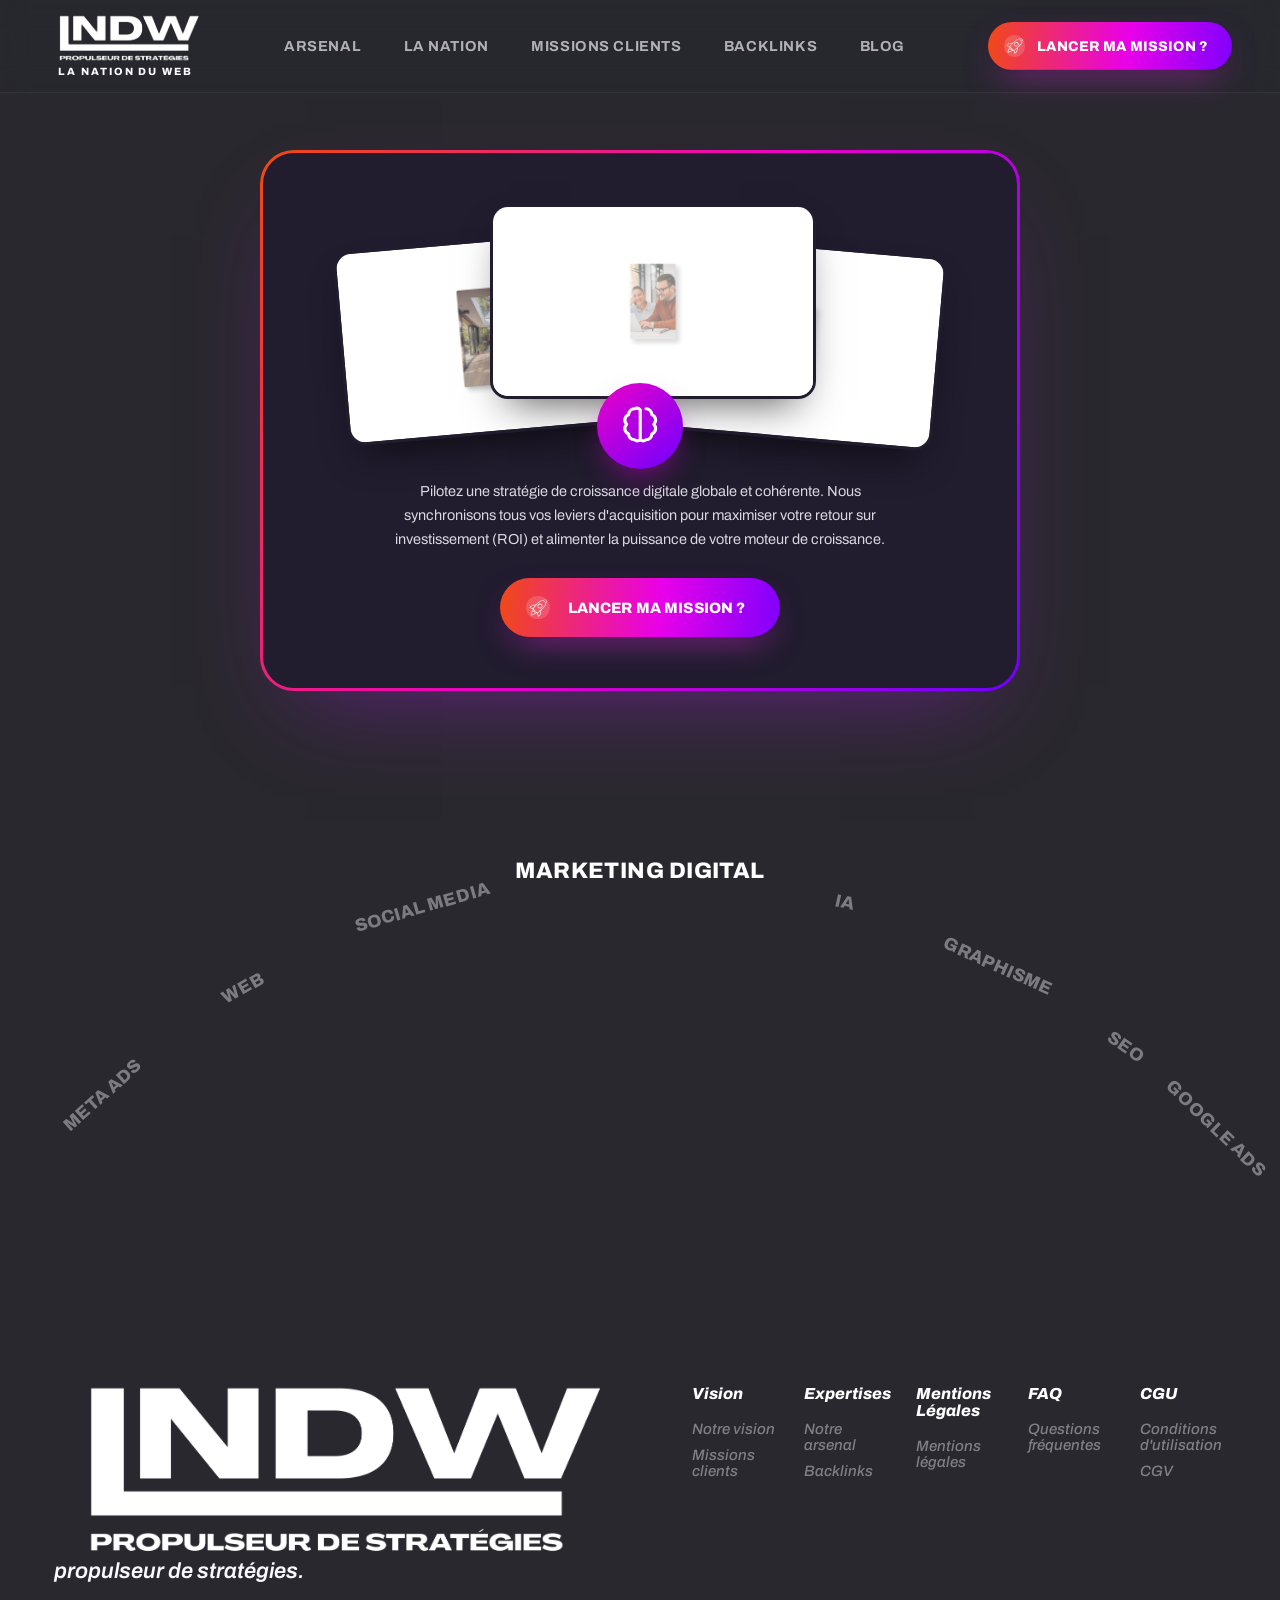
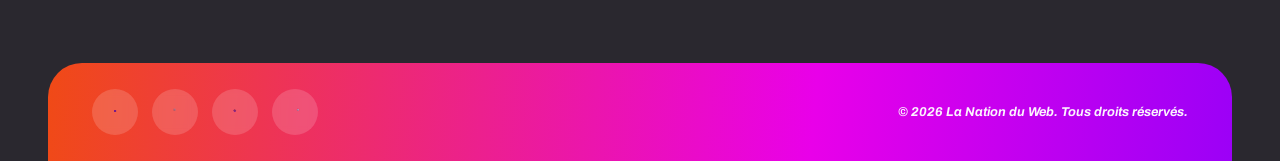
==== arsenal.html @ b0805a3e "first commit Co-Authored-By: Claude Opus 4.8 (1M context) <noreply@anthropic.com>" ====
<!DOCTYPE html>
<html lang="fr">
<head>
<meta charset="UTF-8">
<meta name="viewport" content="width=device-width, initial-scale=1">
<title>Notre Arsenal | La Nation du Web</title>
<meta name="description" content="L'arsenal de services digitaux de La Nation du Web : SEO, Google Ads, IA, web, social media, graphisme.">
<link rel="stylesheet" href="css/base.css">
<link rel="stylesheet" href="css/sections.css">
<link rel="stylesheet" href="css/pages.css">
</head>
<body class="subpage">

<!-- ============================ HEADER ============================ -->
<header class="site-header" data-screen-label="Header">
  <div class="wrap header-inner">
    <a class="brand" href="La Nation du Web.html#top" aria-label="La Nation du Web">
      <img src="assets/logos/lndw-logo-white.svg" alt="LNDW — La Nation du Web">
      <span class="brand-base">LA NATION DU WEB</span>
    </a>
    <nav class="main-nav">
      <a href="arsenal.html">ARSENAL</a>
      <a href="la-nation.html">LA NATION</a>
      <a href="missions-clients.html">MISSIONS CLIENTS</a>
      <a href="backlinks.html">BACKLINKS</a>
      <a href="blog.html">BLOG</a>
    </nav>
    <div class="header-cta">
      <a class="btn-mission" href="contact.html">
        <span class="rk"><img src="assets/icons/icon-rocket-line.svg" alt=""></span>
        <span>Lancer ma mission ?</span>
      </a>
    </div>
    <button class="nav-toggle" aria-label="Menu"><span></span></button>
  </div>
</header>

<main>
<section class="ars-hero">
  <div class="wrap">
    <div class="ars-card">
      <div class="ars-card-inner">
        <div class="ars-photos">
          <img src="assets/photos/missions/mission-interior-01.jpg" alt="">
          <img src="assets/photos/missions/mission-business-01.jpg" alt="">
          <img src="assets/photos/missions/mission-interior-02.jpg" alt="">
          <span class="ars-brain" aria-hidden="true">
            <svg viewBox="0 0 24 24" stroke-linecap="round" stroke-linejoin="round"><path d="M9 3a3 3 0 0 0-3 3 3 3 0 0 0-1 5 3 3 0 0 0 1 5 3 3 0 0 0 3 3 2.5 2.5 0 0 0 3 0V3.5A2.5 2.5 0 0 0 9 3z"/><path d="M15 3a3 3 0 0 1 3 3 3 3 0 0 1 1 5 3 3 0 0 1-1 5 3 3 0 0 1-3 3 2.5 2.5 0 0 1-3 0"/></svg>
          </span>
        </div>
        <p id="arsText">Pilotez une stratégie de croissance digitale globale et cohérente. Nous synchronisons tous vos leviers d'acquisition pour maximiser votre retour sur investissement (ROI) et alimenter la puissance de votre moteur de croissance.</p>
        <a class="btn-mission" href="contact.html"><span class="rk"><img src="assets/icons/icon-rocket-line.svg" alt=""></span><span>Lancer ma mission ?</span></a>
      </div>
    </div>
  </div>

  <div class="ars-moon-stage">
    <div class="ars-moon" id="arsMoon"><img src="assets/textures/planet-omniscience.png" alt=""></div>
    <div class="ars-services" id="arsServices">
      <span class="ars-service" style="left:8%;top:64%;--a:-42deg"  data-i="0">META ADS</span>
      <span class="ars-service" style="left:19%;top:44%;--a:-30deg" data-i="1">WEB</span>
      <span class="ars-service" style="left:33%;top:29%;--a:-16deg" data-i="2">SOCIAL MEDIA</span>
      <span class="ars-service active" style="left:50%;top:22%;--a:0deg" data-i="3">MARKETING DIGITAL</span>
      <span class="ars-service" style="left:66%;top:28%;--a:13deg"  data-i="4">IA</span>
      <span class="ars-service" style="left:78%;top:40%;--a:24deg"  data-i="5">GRAPHISME</span>
      <span class="ars-service" style="left:88%;top:55%;--a:35deg"  data-i="6">SEO</span>
      <span class="ars-service" style="left:95%;top:70%;--a:44deg"  data-i="7">GOOGLE ADS</span>
    </div>
  </div>
</section>
</main>

<!-- ============================ FOOTER ============================ -->
<footer class="footer" data-screen-label="Footer">
  <div class="wrap">
    <div class="footer-top">
      <div class="footer-brand">
        <div class="footer-logo"><img src="assets/logos/lndw-logo-white.svg" alt="LNDW"></div>
        <p class="footer-base">propulseur de stratégies.</p>
      </div>
      <div class="footer-cols">
        <div class="footer-col"><h4>Vision</h4><a href="La Nation du Web.html#vision">Notre vision</a><a href="La Nation du Web.html#missions">Missions clients</a></div>
        <div class="footer-col"><h4>Expertises</h4><a href="arsenal.html">Notre arsenal</a><a href="backlinks.html">Backlinks</a></div>
        <div class="footer-col"><h4>Mentions Légales</h4><a href="mentions-legales.html">Mentions légales</a></div>
        <div class="footer-col"><h4>FAQ</h4><a href="la-nation.html#faq">Questions fréquentes</a></div>
        <div class="footer-col"><h4>CGU</h4><a href="cgu.html">Conditions d'utilisation</a><a href="cgv.html">CGV</a></div>
      </div>
    </div>
  </div>
  <div class="wrap">
    <div class="footer-bar">
      <div class="footer-socials">
        <a class="soc" href="#" aria-label="LinkedIn"><img src="assets/icons/socials/icon-linkedin.svg" alt="LinkedIn"></a>
        <a class="soc" href="#" aria-label="TikTok"><img src="assets/icons/socials/icon-tiktok.svg" alt="TikTok"></a>
        <a class="soc" href="#" aria-label="Instagram"><img src="assets/icons/socials/icon-instagram.svg" alt="Instagram"></a>
        <a class="soc" href="#" aria-label="Facebook"><img src="assets/icons/socials/icon-facebook.svg" alt="Facebook"></a>
      </div>
      <div class="footer-copy">© 2026 La Nation du Web. Tous droits réservés.</div>
    </div>
  </div>
</footer>

<script>
  (function(){
    var header=document.querySelector('.site-header');
    addEventListener('scroll',function(){header.style.background=scrollY>40?'rgba(31,30,36,.9)':'rgba(40,39,46,.72)';},{passive:true});
    var t=document.querySelector('.nav-toggle');
    if(t)t.addEventListener('click',function(){document.body.classList.toggle('nav-open');});

    // ----- Arsenal : cadran de services -----
    var SERVICES=[
      {n:'META ADS', t:"Touchez vos audiences là où elles passent leur temps. Nos campagnes Meta Ads (Facebook & Instagram) combinent ciblage chirurgical, créas qui stoppent le scroll et optimisation continue du coût d'acquisition."},
      {n:'WEB', t:"Sites vitrines, e-commerce, landing pages : nous concevons des plateformes rapides, responsive et pensées pour la conversion, avec une base SEO technique solide dès la livraison."},
      {n:'SOCIAL MEDIA', t:"Une présence sociale qui fédère. Ligne éditoriale, calendrier de contenus, formats natifs et community management pour transformer votre audience en communauté engagée."},
      {n:'MARKETING DIGITAL', t:"Pilotez une stratégie de croissance digitale globale et cohérente. Nous synchronisons tous vos leviers d'acquisition pour maximiser votre retour sur investissement (ROI) et alimenter la puissance de votre moteur de croissance."},
      {n:'IA', t:"Agents IA sur mesure, chatbots et workflows automatisés : nous intégrons l'intelligence artificielle au cœur de vos process pour gagner du temps et démultiplier votre capacité d'exécution."},
      {n:'GRAPHISME', t:"Identité visuelle, charte graphique et déclinaisons : un univers de marque cohérent et mémorable, du logo sur mesure jusqu'aux supports print et digitaux."},
      {n:'SEO', t:"Audit technique, optimisation on-page, contenus et netlinking : nous bâtissons votre autorité pour vous installer durablement en tête des résultats de recherche."},
      {n:'GOOGLE ADS', t:"Campagnes Search et Performance Max pilotées par la donnée. Ciblage, suivi des conversions et arbitrage budgétaire pour un coût par acquisition maîtrisé."}
    ];
    var svc=document.getElementById('arsServices');
    var txt=document.getElementById('arsText');
    var moon=document.getElementById('arsMoon');
    var rot=0;
    if(svc)svc.addEventListener('click',function(e){
      var el=e.target.closest('.ars-service'); if(!el)return;
      svc.querySelectorAll('.ars-service').forEach(function(x){x.classList.remove('active');});
      el.classList.add('active');
      var i=+el.dataset.i; txt.textContent=SERVICES[i].t;
      rot+=22; if(moon)moon.style.transform='translateX(-50%) rotate('+rot+'deg)';
    });
  })();
</script>
</body>
</html>
---- css/base.css ----
/* ============================================================
   La Nation du Web — base tokens, reset, shared, header, hero,
   cta, credibility, vision, footer
   ============================================================ */
@import url('https://fonts.googleapis.com/css2?family=Archivo:ital,wght@0,400;0,500;0,600;0,700;0,800;1,400;1,600&family=Archivo+Expanded:wght@600;700;800;900&display=swap');

:root{
  --ink:#2A282F;
  --ink-2:#1f1e24;
  --ink-3:#34333b;
  --ink-chip:#2f2e36;
  --purple:#6547E8;
  --purple-deep:#5a3fd0;
  --purple-soft:#b9a9f2;
  --cream:#faf8ff;
  --muted:rgba(250,248,255,.66);
  --muted-2:rgba(250,248,255,.42);
  --grad:linear-gradient(95deg,#F04A16 0%,#E900E9 36%,#6C00FF 68%,#4055F6 100%);
  --grad-text:linear-gradient(95deg,#F04A16 2%,#E900E9 34%,#6C00FF 66%,#4055F6 98%);
  --font-display:"Archivo Expanded","Archivo",system-ui,sans-serif;
  --font-body:"Archivo",system-ui,sans-serif;
  --maxw:1280px;
  --ease:cubic-bezier(.22,.61,.36,1);
  --ease-soft:cubic-bezier(.4,.14,.3,1);
}

*{box-sizing:border-box;margin:0;padding:0}
html{scroll-behavior:smooth}
body{
  font-family:var(--font-body);
  background:var(--ink);
  color:var(--cream);
  -webkit-font-smoothing:antialiased;
  text-rendering:optimizeLegibility;
  overflow-x:clip;
}
img{display:block;max-width:100%}
a{color:inherit;text-decoration:none}
button{font:inherit;color:inherit;cursor:pointer;border:none;background:none}

.wrap{max-width:var(--maxw);margin:0 auto;padding:0 48px;width:100%}
section{position:relative}

.display{font-family:var(--font-display);font-weight:900;line-height:.92;letter-spacing:-.01em;text-transform:uppercase}
.gradient-text{
  background:var(--grad-text);
  -webkit-background-clip:text;background-clip:text;
  -webkit-text-fill-color:transparent;color:transparent;
}

/* ---- signature CTA button ---- */
.btn-mission{
  --rk-x:0px;
  position:relative;display:inline-flex;align-items:center;gap:18px;
  padding:18px 34px 18px 26px;border-radius:999px;
  font-family:var(--font-display);font-weight:800;text-transform:uppercase;
  font-size:clamp(15px,1.15vw,19px);letter-spacing:.01em;color:#fff;
  background:var(--grad);background-size:160% 100%;background-position:0% 50%;
  box-shadow:0 14px 34px -12px rgba(195,43,201,.65),0 4px 10px -4px rgba(0,0,0,.4);
  transition:transform .4s var(--ease),background-position .6s var(--ease),box-shadow .4s var(--ease);
  white-space:nowrap;
}
.btn-mission .rk{
  width:1.55em;height:1.55em;flex:0 0 auto;display:grid;place-items:center;
  background:rgba(255,255,255,.16);border-radius:50%;
  transition:transform .45s var(--ease);
}
.btn-mission .rk img{width:78%;height:78%;filter:brightness(0) invert(1)}
.btn-mission:hover{transform:scale(1.045);background-position:100% 50%;
  box-shadow:0 20px 44px -12px rgba(195,43,201,.8),0 6px 14px -4px rgba(0,0,0,.45)}
.btn-mission:hover .rk{transform:translateX(5px) rotate(-8deg)}
.btn-mission:active{transform:scale(1.01)}

/* ============================ HEADER ============================ */
.site-header{
  position:fixed;inset:0 0 auto 0;z-index:80;
  background:rgba(40,39,46,.72);backdrop-filter:blur(14px);
  border-bottom:1px solid rgba(250,248,255,.06);
  opacity:0;transform:translateY(-12px);
  animation:hdr-in .8s var(--ease) .1s forwards;
}
@keyframes hdr-in{to{opacity:1;transform:none}}
.header-inner{display:flex;align-items:center;gap:32px;height:92px}
.brand{flex:0 0 auto;display:flex;flex-direction:column;align-items:flex-start;gap:5px}
.brand img{height:46px;width:auto}
.brand-base{font-family:var(--font-display);font-weight:800;text-transform:uppercase;
  font-size:10.5px;letter-spacing:.18em;color:var(--cream);
  align-self:stretch;text-align:center;padding-left:.18em}
.main-nav{flex:1;display:flex;justify-content:center;gap:clamp(20px,3vw,52px)}
.main-nav a{
  font-family:var(--font-display);font-weight:700;font-size:14.5px;
  letter-spacing:.04em;color:var(--muted);position:relative;padding:6px 2px;
  transition:color .3s var(--ease);
}
.main-nav a::after{
  content:"";position:absolute;left:0;right:100%;bottom:-2px;height:2px;
  background:var(--grad);border-radius:2px;transition:right .35s var(--ease);
}
.main-nav a:hover{color:var(--cream)}
.main-nav a:hover::after{right:0}
.header-cta{flex:0 0 auto}
.header-cta .btn-mission{padding:13px 24px 13px 16px;font-size:14px;gap:12px}
.nav-toggle{display:none}

/* ============================ HERO ============================ */
.hero{padding:150px 0 90px;overflow:hidden}
.hero-grid{display:grid;grid-template-columns:1.02fr 1fr;align-items:center;gap:30px}
.hero-copy{position:relative;z-index:3}
.hero-eyebrow{
  font-family:var(--font-display);font-weight:700;text-transform:none;
  font-size:clamp(22px,2vw,30px);color:var(--purple-soft);
  letter-spacing:.01em;margin-bottom:.1em;
}
.hero-title{font-size:clamp(58px,8.6vw,140px);color:var(--cream);
  text-shadow:0 18px 50px rgba(0,0,0,.45)}
.hero-sub{
  font-family:var(--font-display);font-weight:700;text-transform:none;
  font-size:clamp(20px,1.9vw,30px);color:var(--purple-soft);margin:.45em 0 0;
}
.hero-cta-wrap{margin-top:42px;position:relative;display:inline-block}
.hero-path{
  position:absolute;left:6%;top:88%;width:min(330px,40vw);pointer-events:none;
  opacity:.0;z-index:1;
}

.hero-visual{position:relative;min-height:540px}
.hero-device{
  position:absolute;top:50%;left:50%;width:118%;max-width:none;
  transform:translate(-46%,-50%);z-index:2;
  filter:drop-shadow(0 40px 60px rgba(0,0,0,.5));
  animation:floaty 7s var(--ease-soft) infinite;
}
.sticker{position:absolute;pointer-events:none;z-index:1;will-change:transform}
.hero-globe{width:clamp(150px,17vw,230px);top:10%;left:6%;z-index:1;
  animation:floaty 8s var(--ease-soft) infinite;filter:drop-shadow(0 16px 30px rgba(170,40,200,.5))}
.hero-star{width:clamp(56px,5vw,82px);bottom:8%;left:14%;z-index:3;
  animation:floatrot 9s var(--ease-soft) infinite}
.hero-aster{width:clamp(90px,10vw,150px);top:40%;right:-2%;z-index:1;
  animation:floatrot 11s linear infinite}

/* ============================ shared section heads ============================ */
.sec-pad{padding:120px 0}

/* ============================ CREDIBILITY ============================ */
.credibility{background:var(--purple);color:#fff;padding:130px 0;overflow:hidden;isolation:isolate}
.cred-stage{position:relative;min-height:620px;display:grid;place-items:center}
.cred-title{
  text-align:center;font-size:clamp(40px,5.4vw,86px);line-height:.96;
  color:#fff;text-shadow:0 16px 40px rgba(40,20,90,.45);z-index:4;position:relative;
}
.cred-logos{position:absolute;inset:0;z-index:1}
.cred-logo{position:absolute;opacity:0;filter:brightness(0) invert(1);
  transition:opacity .6s var(--ease),transform .5s var(--ease);
  animation:floaty 9s var(--ease-soft) infinite}
.cred-logo.shown{opacity:.4}
.cred-logo img{width:100%;height:auto}
.cred-logo:hover{opacity:.92 !important;transform:scale(1.08)}
.cred-rocket{width:clamp(90px,9vw,140px);top:2%;left:54%;z-index:3;
  animation:floaty 7s var(--ease-soft) infinite}
.cred-path{position:absolute;inset:0;width:100%;height:100%;object-fit:contain;
  z-index:2;opacity:.0;pointer-events:none;mix-blend-mode:screen}

/* ============================ VISION ============================ */
.vision{padding:130px 0 150px;overflow:hidden}
.vision-title{font-size:clamp(48px,8.6vw,132px);color:var(--cream);
  text-shadow:0 16px 40px rgba(0,0,0,.4);margin-bottom:.18em;letter-spacing:-.01em;white-space:nowrap}
.vision-grid{display:grid;grid-template-columns:1.05fr .95fr;gap:40px;align-items:start}
.vision-text{max-width:660px;font-size:clamp(16px,1.25vw,21px);line-height:1.62;
  color:rgba(250,248,255,.9);display:grid;gap:1.05em}
.vision-text b,.vision-text strong{font-weight:700;color:#fff}
.vision-visual{position:relative;min-height:480px}
.vision-globe{width:clamp(180px,22vw,300px);top:4%;right:2%;
  animation:floaty 8s var(--ease-soft) infinite,spin-slow 90s linear infinite;
  filter:drop-shadow(0 20px 40px rgba(120,70,230,.45))}
.vision-rocket{width:clamp(80px,8vw,120px);bottom:14%;left:30%;
  animation:floatrot 8s var(--ease-soft) infinite}
.vision-path{position:absolute;right:-6%;top:-4%;width:70%;opacity:0;pointer-events:none}

/* ============================ FOOTER ============================ */
.footer{padding:96px 0 0;overflow:hidden}
.footer-top{display:grid;grid-template-columns:1.1fr 1fr;gap:50px;align-items:start;
  padding-bottom:70px}
.footer-logo img{width:min(560px,46vw);max-width:100%}
.footer-base{font-family:var(--font-display);font-style:italic;font-weight:600;
  text-transform:none;font-size:clamp(18px,1.7vw,26px);color:var(--cream);
  margin-top:6px;margin-left:6px}
.footer-cols{display:grid;grid-template-columns:repeat(5,1fr);gap:20px}
.footer-col h4{font-family:var(--font-display);font-weight:800;font-style:italic;
  font-size:16px;margin-bottom:14px;color:#fff}
.footer-col a{display:block;color:var(--muted-2);font-style:italic;font-weight:500;
  font-size:15px;padding:5px 0;transition:color .3s var(--ease),transform .3s var(--ease)}
.footer-col a:hover{color:var(--cream);transform:translateX(4px)}
.footer-bar{
  position:relative;margin-top:10px;background:var(--grad);background-size:180% 100%;
  border-radius:34px 34px 0 0;padding:26px 44px;display:flex;align-items:center;
  justify-content:space-between;gap:20px;animation:bar-drift 14s var(--ease-soft) infinite;
}
.footer-socials{display:flex;gap:14px;align-items:center}
.soc{
  width:46px;height:46px;border-radius:50%;display:grid;place-items:center;
  background:rgba(255,255,255,.16);backdrop-filter:blur(4px);
  transition:transform .35s var(--ease),background .35s var(--ease);
}
.soc img,.soc svg{width:54%;height:54%}
.soc:hover{transform:translateY(-5px) scale(1.08);background:rgba(255,255,255,.3)}
.footer-copy{font-family:var(--font-display);font-style:italic;font-weight:700;
  text-transform:none;font-size:clamp(12px,1vw,15px);color:#fff;text-align:right;opacity:.95}

/* ============================ keyframes ============================ */
@keyframes floaty{0%,100%{transform:translateY(0)}50%{transform:translateY(-16px)}}
@keyframes floatrot{0%,100%{transform:translateY(0) rotate(-4deg)}50%{transform:translateY(-14px) rotate(5deg)}}
@keyframes spin-slow{to{transform:rotate(360deg)}}
@keyframes bar-drift{0%,100%{background-position:0% 50%}50%{background-position:100% 50%}}

/* hero device float keeps its centering transform */
@keyframes floaty-dev{0%,100%{transform:translate(-46%,-50%)}50%{transform:translate(-46%,-58%)}}
.hero-device{animation:floaty-dev 7s var(--ease-soft) infinite}

/* ---- reveal utility (IntersectionObserver) ---- */
.reveal{opacity:0;transform:translateY(40px);
  transition:opacity .9s var(--ease),transform .9s var(--ease)}
.reveal.in{opacity:1;transform:none}
.reveal-pop{opacity:0;transform:scale(.8);
  transition:opacity .7s var(--ease),transform .7s cubic-bezier(.2,1.3,.4,1)}
.reveal-pop.in{opacity:1;transform:none}

/* path draw reveal via clip wipe */
.path-draw{clip-path:inset(0 100% 0 0);transition:clip-path 2.4s var(--ease),opacity .6s var(--ease)}
.path-draw.in{clip-path:inset(0 0 0 0);opacity:.9 !important}

@media (prefers-reduced-motion:reduce){
  *{animation:none !important}
  html{scroll-behavior:auto}
  .reveal,.reveal-pop{opacity:1;transform:none;transition:none}
  .path-draw{clip-path:none;opacity:.85 !important}
}
---- css/sections.css ----
/* ============================================================
   La Nation du Web — piliers, arsenal, missions, avis + responsive
   ============================================================ */

/* ============================ NOS PILIERS ============================ */
.pillars{padding:90px 0 130px;overflow:hidden}
.pillars-title{font-size:clamp(48px,9vw,150px);color:var(--cream);text-align:center;
  letter-spacing:.02em;text-shadow:0 16px 40px rgba(0,0,0,.4)}
.pillars-stage{position:relative;margin-top:30px;height:clamp(360px,46vw,560px)}
.planet{
  position:absolute;top:50%;left:50%;cursor:pointer;
  transition:transform 1s var(--ease),filter 1s var(--ease),opacity 1s var(--ease);
  will-change:transform;
}
.planet img{width:100%;height:auto;animation:spin-slow 120s linear infinite}
.planet.center{z-index:5}
.planet.center img{filter:drop-shadow(0 30px 70px rgba(110,60,230,.55))}
.planet.left,.planet.right{z-index:3;filter:brightness(.62) saturate(.8)}
.planet.left:hover,.planet.right:hover{filter:brightness(.85)}
.pillar-arc{position:absolute;top:50%;left:50%;width:clamp(360px,42vw,520px);
  transform:translate(-50%,-50%);z-index:6;pointer-events:none;overflow:visible}
.pillar-arc text{fill:#fff;font-family:var(--font-display);font-weight:900;
  font-size:30px;letter-spacing:.02em;text-transform:uppercase;
  filter:drop-shadow(0 4px 10px rgba(0,0,0,.5))}
.pillar-body{max-width:680px;margin:8px auto 0;text-align:center;min-height:120px}
.pillar-body p{font-size:clamp(15px,1.2vw,19px);line-height:1.62;color:rgba(250,248,255,.82);
  transition:opacity .5s var(--ease),transform .5s var(--ease)}
.pillar-body.swap p{opacity:0;transform:translateY(10px)}
.pillars-dots{display:flex;gap:12px;justify-content:center;margin-top:30px}
.pillars-dots button{width:13px;height:13px;border-radius:50%;background:var(--ink-3);
  transition:background .3s,width .3s,transform .3s}
.pillars-dots button.active{width:34px;border-radius:999px;background:var(--purple)}

/* ============================ NOTRE ARSENAL ============================ */
.arsenal{padding:60px 0 120px;overflow:visible}
.arsenal-wrap{position:relative}
.arsenal-rocket{width:clamp(80px,8vw,118px);position:absolute;top:-46px;left:6%;z-index:6;
  animation:floaty 7s var(--ease-soft) infinite}
.arsenal-card{
  position:relative;border-radius:42px;background:var(--grad);background-size:140% 140%;
  padding:clamp(40px,6vw,90px) clamp(36px,5vw,80px) clamp(120px,13vw,170px);
  overflow:hidden;box-shadow:0 40px 90px -30px rgba(195,43,201,.5);
  min-height:clamp(420px,46vw,620px);
}
.arsenal-card h2{font-size:clamp(60px,13vw,210px);color:#fff;line-height:.86;
  text-shadow:0 20px 50px rgba(120,10,90,.35)}
.arsenal-tags{position:absolute;left:0;right:0;bottom:clamp(26px,4vw,54px);
  display:flex;flex-wrap:wrap;justify-content:center;align-items:flex-end;
  gap:14px 16px;padding:0 clamp(24px,5vw,70px)}
.tag{
  --rot:0deg;
  font-family:var(--font-display);font-weight:800;text-transform:uppercase;
  font-size:clamp(15px,1.6vw,26px);letter-spacing:.01em;
  background:var(--ink-2);color:#fff;border:2.5px solid #fff;border-radius:999px;
  padding:.5em 1.05em;white-space:nowrap;
  box-shadow:0 10px 22px -10px rgba(0,0,0,.6);
  transform:translateY(-140%) rotate(var(--rot));opacity:0;
  transition:transform .35s var(--ease),box-shadow .35s var(--ease),background .3s,color .3s;
  will-change:transform;
}
.tag.drop{animation:tag-drop .85s cubic-bezier(.34,1.4,.5,1) forwards}
@keyframes tag-drop{0%{transform:translateY(-160%) rotate(var(--rot));opacity:0}
  60%{opacity:1}80%{transform:translateY(8%) rotate(var(--rot))}100%{transform:translateY(0) rotate(var(--rot));opacity:1}}
.tag.feature{background:#fff;color:var(--ink)}
.tag:hover{transform:translateY(-12px) rotate(0deg) scale(1.08) !important;z-index:9;
  box-shadow:0 22px 40px -12px rgba(0,0,0,.55)}

/* ============================ MISSIONS ============================ */
.missions{padding:40px 0 130px;overflow:hidden}
.missions-title{font-size:clamp(46px,8vw,128px);color:var(--cream);text-align:center;
  margin-bottom:46px;text-shadow:0 16px 40px rgba(0,0,0,.4)}
.missions-splide{visibility:hidden}
.missions-splide.is-initialized{visibility:visible}
.m-card{
  position:relative;aspect-ratio:404/620;border-radius:26px;overflow:hidden;
  background:#15141a;box-shadow:0 24px 50px -20px rgba(0,0,0,.7);
  transform:scale(.74);filter:brightness(.5) saturate(.85);
  transition:transform .6s var(--ease),filter .6s var(--ease),box-shadow .6s var(--ease);
}
.m-card img{width:100%;height:100%;object-fit:cover;transition:transform .9s var(--ease)}
.m-card .m-aster{position:absolute;top:18px;left:18px;width:54px;height:auto;z-index:3;
  opacity:0;transition:opacity .5s var(--ease)}
.m-meta{position:absolute;left:0;right:0;bottom:0;padding:22px 22px 24px;z-index:2;
  background:linear-gradient(to top,rgba(10,8,16,.92) 12%,rgba(10,8,16,.45) 60%,transparent);}
.m-meta h3{font-family:var(--font-display);font-weight:800;font-size:clamp(17px,1.5vw,23px);
  color:#fff;text-transform:uppercase;letter-spacing:.01em}
.m-tags{margin-top:6px;font-size:13.5px;color:var(--purple-soft);font-weight:600}
.m-tags span{margin-right:2px}
.splide__slide.is-active .m-card{
  transform:scale(1);filter:none;
  box-shadow:0 0 0 1px rgba(160,110,255,.4),0 30px 70px -20px rgba(120,50,220,.75),
             0 0 90px -10px rgba(140,70,240,.6);
}
.splide__slide.is-active .m-card .m-aster{opacity:1}
.splide__slide.is-active .m-card:hover img{transform:scale(1.06)}
.splide__slide.is-active .m-card:hover{
  box-shadow:0 0 0 1px rgba(160,110,255,.5),0 30px 80px -16px rgba(120,50,220,.9),
             0 0 120px -6px rgba(150,80,250,.75);}
.splide__slide:not(.is-active) .m-card{cursor:pointer}
.splide__track{overflow:visible}
.missions-splide{overflow:hidden}

/* ============================ AVIS ============================ */
.avis{padding:90px 0 40px;overflow:hidden}
.avis-grid{position:relative;display:grid;grid-template-columns:1fr 1fr;gap:30px;
  min-height:760px}
.avis-star{position:absolute;top:-10px;left:-6px;width:clamp(120px,13vw,190px);height:auto;z-index:5}
.avis-headline{position:absolute;top:30px;right:2%;text-align:right;z-index:4}
.avis-headline h2{font-size:clamp(90px,15vw,230px);color:var(--cream);
  transform:rotate(-9deg);transform-origin:right center;line-height:.8;
  text-shadow:0 18px 50px rgba(0,0,0,.45)}
.avis-headline .desvrais{display:block;font-family:var(--font-body);font-weight:500;
  text-transform:none;font-size:clamp(16px,1.4vw,22px);color:#fff;margin-top:8px;
  transform:rotate(0);letter-spacing:0}
.avis-copy{align-self:center;max-width:520px;font-size:clamp(15px,1.25vw,20px);
  line-height:1.62;color:rgba(250,248,255,.9);z-index:3;position:relative;padding-top:120px}
.avis-rocket{position:absolute;top:8%;left:19%;width:clamp(64px,6vw,92px);z-index:4;
  animation:floatrot 8s var(--ease-soft) infinite}
.avis-path{position:absolute;left:8%;top:14%;width:34%;opacity:0;pointer-events:none;z-index:1}

/* orbit system */
.orbits{position:relative;z-index:2;align-self:center;justify-self:center;
  width:min(560px,46vw);aspect-ratio:1;margin-top:60px}
.orbit-svg{position:absolute;inset:0;width:100%;height:100%;overflow:visible}
.orbit-ring{fill:none;stroke-width:2;stroke-dasharray:4 9;stroke-linecap:round;
  opacity:0;transition:opacity 1.3s var(--ease);}
.orbit-ring.draw{opacity:.5;animation:orbit-spin 60s linear infinite}
@keyframes orbit-spin{to{stroke-dashoffset:-260}}
.avatar-node{position:absolute;border-radius:50%;overflow:hidden;cursor:pointer;
  border:3px solid rgba(255,255,255,.85);background:var(--ink-3);
  box-shadow:0 8px 22px rgba(0,0,0,.5);opacity:0;
  transform:translate(-50%,-50%) scale(var(--s,.4));
  transition:transform .45s var(--ease),box-shadow .35s var(--ease),
             border-color .35s var(--ease),opacity .5s var(--ease);
  will-change:transform;
}
.avatar-node.shown{opacity:1;--s:1}
.avatar-node img{width:100%;height:100%;object-fit:cover}
.avatar-node:hover{--s:1.12}
.avatar-node.active{border-color:#c66bff;--s:1.16;z-index:6;
  box-shadow:0 0 0 4px rgba(170,90,255,.35),0 12px 30px rgba(120,40,220,.6)}

/* review card (floating modal) */
.review-card{
  position:absolute;z-index:8;width:min(330px,40vw);
  background:linear-gradient(160deg,#fff,#f1edff);color:#1d1b24;border-radius:22px;
  padding:26px 26px 24px;box-shadow:0 30px 70px -20px rgba(0,0,0,.6);
  top:34%;left:46%;
  transition:opacity .45s var(--ease),transform .45s var(--ease);
}
.review-card.hide{opacity:0;transform:translateY(14px) scale(.96);pointer-events:none}
.review-card h4{font-family:var(--font-display);font-weight:800;font-size:21px;
  text-transform:uppercase;letter-spacing:.01em}
.review-card .role{color:#9a6df0;font-weight:600;font-size:14px;margin:2px 0 12px}
.review-card p{font-size:14px;line-height:1.5;color:#3a3744}
.review-stars{margin-top:14px;color:#7b4ff0;font-size:19px;letter-spacing:3px}

/* final CTA */
.avis-final{position:relative;margin:30px auto 0;max-width:920px;text-align:center;padding-top:30px}
.final-rocket{width:clamp(120px,13vw,180px);margin:0 auto 26px;
  animation:floaty 6s var(--ease-soft) infinite}
.final-card{
  background:linear-gradient(160deg,#fff,#efeaff);color:#1d1b24;border-radius:30px;
  padding:38px clamp(30px,5vw,64px);font-size:clamp(18px,1.7vw,27px);line-height:1.4;
  font-weight:500;box-shadow:0 30px 70px -24px rgba(0,0,0,.5);
}
.final-card b{font-weight:800}
.final-cta{margin-top:34px}
.final-cta .btn-mission{font-size:clamp(18px,1.9vw,26px);padding:20px 40px 20px 28px}

/* ============================ RESPONSIVE ============================ */
@media (max-width:1080px){
  .wrap{padding:0 32px}
  .main-nav{display:none}
  .nav-toggle{display:grid;place-items:center;width:46px;height:46px;border-radius:12px;
    background:rgba(255,255,255,.08);flex:0 0 auto}
  .nav-toggle span{width:20px;height:2px;background:#fff;box-shadow:0 6px #fff,0 -6px #fff}
  .header-inner{justify-content:space-between;gap:16px}
  body.nav-open .main-nav{
    display:flex;flex-direction:column;gap:6px;position:absolute;top:100%;left:0;right:0;
    background:rgba(31,30,36,.97);backdrop-filter:blur(14px);padding:20px 32px 28px;
    border-bottom:1px solid rgba(250,248,255,.08);
  }
  body.nav-open .main-nav a{font-size:18px;padding:10px 0}
  .hero-grid,.vision-grid{grid-template-columns:1fr}
  .hero-visual{min-height:380px;order:-1}
  .vision-visual{min-height:300px}
  .avis-grid{grid-template-columns:1fr;min-height:auto;gap:60px}
  .avis-headline{position:relative;top:auto;right:auto;text-align:center;margin-bottom:10px}
  .avis-headline h2{transform:rotate(-5deg);transform-origin:center}
  .avis-copy{padding-top:0;max-width:none;margin:0 auto;text-align:center}
  .avis-star{position:relative;margin:0 auto 10px;top:auto;left:auto}
  .avis-rocket,.avis-path{display:none}
  .orbits{width:min(440px,82vw);margin:0 auto}
  .review-card{position:relative;top:auto;left:auto;width:100%;max-width:360px;margin:24px auto 0}
  .footer-top{grid-template-columns:1fr;gap:34px}
  .footer-logo img{width:min(420px,80vw)}
}
@media (max-width:760px){
  .wrap{padding:0 22px}
  .sec-pad,.credibility,.vision,.pillars,.missions,.avis{padding-left:0;padding-right:0}
  .header-inner{height:74px}
  .brand img{height:36px}
  .brand-base{font-size:8.5px;letter-spacing:.14em}
  .header-cta .btn-mission span{display:none}
  .header-cta .btn-mission{padding:12px;gap:0}
  .hero{padding:120px 0 60px}
  .footer-cols{grid-template-columns:repeat(2,1fr)}
  .footer-bar{flex-direction:column;align-items:flex-start;border-radius:24px 24px 0 0}
  .footer-copy{text-align:left}
  .cred-logo{transform:scale(.7)}
  .vision-title{white-space:normal}
  .arsenal-card{border-radius:28px}
  .pillars-stage{height:auto;min-height:340px}
}
---- css/pages.css ----
/* ============================================================
   La Nation du Web — styles partagés des sous-pages
   (contact, backlinks, arsenal, la-nation, blog, article, ...)
   S'appuie sur les tokens, header/footer et .btn-mission de base.css
   ============================================================ */
:root{
  --violet-bright:#7000ff;
  --violet-deep:#5a00d6;
  --lav:#e9defb;       /* lavande clair des cards formulaire */
  --lav-2:#f3ecff;
  --magenta:#ec00c8;
}
.subpage{background:var(--ink);min-height:100vh}

/* ---- hero générique ---- */
.page-hero{padding:160px 0 60px;position:relative;overflow:hidden}
.page-eyebrow{font-family:var(--font-display);font-weight:700;text-transform:uppercase;
  letter-spacing:.16em;font-size:13px;color:var(--purple-soft);margin-bottom:14px}
.page-title{font-family:var(--font-display);font-weight:900;text-transform:uppercase;
  line-height:.9;letter-spacing:-.01em;color:var(--cream);
  font-size:clamp(54px,11vw,170px);text-shadow:0 20px 60px rgba(0,0,0,.45)}
.page-lead{font-size:clamp(15px,1.3vw,19px);line-height:1.65;color:var(--muted);max-width:560px}
.hl-violet{color:var(--purple-soft)}

/* secondary pill button (CONNEXION / INSCRIPTION, VOIR LA MISSION...) */
.btn-pill{display:inline-flex;align-items:center;gap:12px;padding:15px 30px;border-radius:999px;
  font-family:var(--font-display);font-weight:800;text-transform:uppercase;font-size:14px;letter-spacing:.02em;
  color:#fff;background:var(--grad);background-size:160% 100%;background-position:0 50%;
  box-shadow:0 14px 34px -12px rgba(195,43,201,.55);transition:transform .35s var(--ease),background-position .6s var(--ease)}
.btn-pill:hover{transform:translateY(-3px) scale(1.03);background-position:100% 50%}
.btn-ghost{display:inline-flex;align-items:center;gap:10px;padding:14px 28px;border-radius:999px;
  font-family:var(--font-display);font-weight:700;text-transform:uppercase;font-size:13.5px;letter-spacing:.03em;
  color:#fff;border:2px solid rgba(255,255,255,.5);transition:background .3s,border-color .3s}
.btn-ghost:hover{background:rgba(255,255,255,.12);border-color:#fff}

/* generic tag chips */
.chip-row{display:flex;flex-wrap:wrap;gap:10px}
.chip{font-family:var(--font-display);font-weight:700;text-transform:uppercase;font-size:12px;letter-spacing:.04em;
  padding:8px 16px;border-radius:999px;border:1.5px solid rgba(255,255,255,.4);color:#fff}

/* big CTA band reused at the bottom of pages */
.cta-final-band{padding:90px 0 110px;text-align:center}
.cta-final-band .btn-mission{font-size:clamp(18px,1.9vw,26px);padding:20px 40px 20px 28px}

/* ============================================================ CONTACT */
.contact-hero{padding:150px 0 30px;text-align:center}
.contact-hero .page-title{font-size:clamp(70px,16vw,260px)}
.pill-row{display:flex;flex-wrap:wrap;gap:16px;justify-content:center;margin-top:26px}
.info-pill{display:inline-flex;align-items:center;gap:12px;padding:12px 24px;border-radius:999px;
  background:rgba(250,248,255,.06);border:1px solid rgba(250,248,255,.14);color:var(--cream);
  font-weight:600;font-size:15px}
.info-pill .ic{width:34px;height:34px;border-radius:50%;display:grid;place-items:center;background:var(--grad);flex:0 0 auto}
.info-pill .ic img{width:55%;height:55%;filter:brightness(0) invert(1)}
.info-pill .socials{display:flex;gap:8px}
.info-pill .socials img{width:20px;height:20px}

.contact-form-wrap{position:relative;max-width:1100px;margin:30px auto 0;padding:0 48px}
.form-rocket{position:absolute;left:-10px;top:90px;width:clamp(70px,7vw,110px);z-index:3;
  animation:floatrot 8s var(--ease-soft) infinite}
.form-card{position:relative;background:linear-gradient(160deg,var(--lav),#d9c8f5);border-radius:32px;
  padding:clamp(28px,4vw,52px);display:grid;grid-template-columns:1fr 1fr;gap:24px 30px;
  box-shadow:0 40px 90px -40px rgba(0,0,0,.6)}
.field{display:flex;flex-direction:column;gap:8px;margin-bottom:14px}
.field label{font-family:var(--font-display);font-weight:700;text-transform:uppercase;font-size:12px;
  letter-spacing:.04em;color:#3a2d57}
.field input,.field textarea{border:none;border-radius:14px;padding:15px 18px;font:inherit;font-size:15px;
  background:#fff;color:#211c2e;box-shadow:0 6px 16px -8px rgba(0,0,0,.25)}
.field textarea{min-height:230px;resize:vertical}
.form-col-right .field{height:auto}
.form-col-right .field,.form-col-right{display:flex;flex-direction:column}
.form-col-right textarea{flex:1}
.form-submit{grid-column:1/-1;display:flex;justify-content:flex-end}

/* reserve a slot */
.reserve{background:var(--violet-bright);color:#fff;padding:clamp(50px,7vw,96px) 0;margin-top:70px}
.reserve-grid{display:grid;grid-template-columns:1fr 1fr;gap:40px;align-items:center}
.reserve h2{font-family:var(--font-display);font-weight:900;text-transform:uppercase;line-height:.92;
  font-size:clamp(40px,6vw,92px)}
.reserve h2 span{color:var(--violet-deep);-webkit-text-stroke:1px rgba(255,255,255,.4)}
.reserve p{margin-top:18px;color:rgba(255,255,255,.85);font-size:clamp(15px,1.3vw,18px);max-width:420px}
.calendar{background:#fff;color:#211c2e;border-radius:24px;padding:24px 26px;max-width:430px;justify-self:end;
  box-shadow:0 30px 70px -30px rgba(0,0,0,.5);position:relative}
.calendar-top{display:flex;justify-content:space-between;align-items:center;margin-bottom:6px}
.calendar .sel{font-family:var(--font-display);font-weight:800;text-transform:uppercase;font-size:13px;color:#6a00ff}
.calendar .clock{position:absolute;right:-14px;top:-14px;width:46px;height:46px;border-radius:14px;background:#1f1e24;
  display:grid;place-items:center}
.calendar .clock svg{width:55%;height:55%;stroke:#fff;fill:none}
.calendar .month{display:flex;justify-content:space-between;align-items:center;margin:8px 0 12px}
.calendar .month b{font-family:var(--font-display);font-weight:800;font-size:18px}
.calendar .month button{width:30px;height:30px;border-radius:8px;background:#f0ecf7;color:#6a00ff;font-weight:800}
.calendar table{width:100%;border-collapse:collapse;text-align:center}
.calendar th{font-size:12px;color:#9a90ad;font-weight:700;padding:6px 0}
.calendar td{padding:4px 0}
.calendar td button{width:34px;height:34px;border-radius:10px;font-weight:600;font-size:14px;color:#3a3447;
  transition:background .2s,color .2s}
.calendar td button:hover{background:#f0ecf7}
.calendar td button.on{background:var(--grad);color:#fff}
.calendar td.empty{pointer-events:none}

/* ============================================================ BACKLINKS */
.bk-hero{padding:150px 0 70px}
.bk-hero-grid{display:grid;grid-template-columns:1.05fr .95fr;gap:46px;align-items:center}
.bk-hero h1{font-family:var(--font-display);font-weight:900;text-transform:uppercase;line-height:.92;
  font-size:clamp(44px,6.6vw,104px);color:var(--cream)}
.bk-hero h1 .hl-violet{display:inline}
.bk-hero .btn-pill{margin-top:30px}
.bk-hero-lead{margin-top:34px;color:var(--muted);max-width:520px;line-height:1.65}
.bk-img{border-radius:26px;padding:6px;background:var(--grad);box-shadow:0 40px 90px -40px rgba(120,40,220,.6)}
.bk-img img{border-radius:20px;width:100%;height:100%;object-fit:cover;display:block}

.netlink{background:var(--violet-bright);color:#fff;padding:clamp(60px,8vw,120px) 0}
.netlink-grid{display:grid;grid-template-columns:300px 1fr;gap:50px;align-items:center}
.netlink-circle{width:clamp(180px,20vw,280px);aspect-ratio:1;border-radius:50%;background:#211c2e;
  display:grid;place-items:center;box-shadow:0 30px 70px -30px rgba(0,0,0,.6);justify-self:center}
.netlink-circle svg{width:42%;height:42%;stroke:#fff;fill:none;stroke-width:6}
.netlink h2{font-family:var(--font-display);font-weight:900;text-transform:uppercase;font-size:clamp(40px,6vw,86px);line-height:.95}
.netlink .sub{font-weight:700;color:#e6d6ff;margin-top:8px;font-size:clamp(16px,1.5vw,22px)}
.netlink p{margin-top:18px;color:rgba(255,255,255,.85);line-height:1.7;max-width:640px}

.how{padding:clamp(60px,8vw,120px) 0}
.how-grid{display:grid;grid-template-columns:1fr 1fr;gap:50px;align-items:center}
.how h2{font-family:var(--font-display);font-weight:900;text-transform:uppercase;line-height:.92;
  font-size:clamp(38px,5.4vw,80px);color:var(--cream)}
.how .btn-pill{margin-top:28px}
.steps{display:grid;gap:18px}
.step{border:1px solid rgba(255,255,255,.12);border-radius:18px;padding:22px 26px;background:rgba(255,255,255,.03)}
.step h4{font-family:var(--font-display);font-weight:800;text-transform:uppercase;color:#fff;font-size:16px;
  display:flex;gap:12px;align-items:baseline}
.step h4 .n{color:transparent;background:var(--grad-text);-webkit-background-clip:text;background-clip:text;-webkit-text-fill-color:transparent}
.step ul{margin:10px 0 0;padding-left:18px;color:var(--muted);font-size:14.5px;line-height:1.6}

.promises{background:var(--violet-bright);color:#fff;padding:clamp(60px,8vw,120px) 0 130px;text-align:center;overflow:hidden}
.promises h2{font-family:var(--font-display);font-weight:900;text-transform:uppercase;
  font-size:clamp(56px,12vw,180px);line-height:.9;text-shadow:0 18px 50px rgba(40,10,80,.4)}
.promise-cards{display:flex;flex-wrap:wrap;gap:26px;justify-content:center;margin-top:50px}
.promise-card{background:linear-gradient(160deg,#fff,#efeaff);color:#211c2e;border-radius:22px;
  padding:30px 28px;width:min(300px,84vw);text-align:left;box-shadow:0 30px 70px -28px rgba(0,0,0,.5)}
.promise-card:nth-child(1){transform:rotate(-4deg)}
.promise-card:nth-child(3){transform:rotate(4deg)}
.promise-card h3{font-family:var(--font-display);font-weight:800;text-transform:uppercase;font-size:19px;margin-bottom:12px}
.promise-card p{font-size:14px;line-height:1.55;color:#3a3447}

/* ============================================================ ARSENAL */
.ars-hero{padding:150px 0 0}
.ars-card{position:relative;max-width:760px;margin:0 auto;border-radius:34px;padding:3px;
  background:linear-gradient(120deg,#f04a12,#ec00c8,#7000ff);box-shadow:0 40px 90px -45px rgba(150,30,200,.6)}
.ars-card-inner{background:#211c2e;border-radius:31px;padding:clamp(30px,4vw,56px);text-align:center}
.ars-photos{position:relative;height:clamp(180px,22vw,250px);margin-bottom:26px}
.ars-photos img{position:absolute;width:46%;border-radius:18px;object-fit:cover;height:78%;
  box-shadow:0 20px 40px -18px rgba(0,0,0,.7);border:3px solid #211c2e}
.ars-photos img:nth-child(1){left:4%;top:14%;transform:rotate(-5deg);z-index:1}
.ars-photos img:nth-child(2){left:27%;top:0;transform:rotate(0);z-index:3;width:50%}
.ars-photos img:nth-child(3){right:4%;top:16%;transform:rotate(5deg);z-index:2}
.ars-brain{position:absolute;left:50%;bottom:-6%;transform:translateX(-50%);width:clamp(60px,7vw,86px);
  height:clamp(60px,7vw,86px);border-radius:50%;background:linear-gradient(140deg,#ec00c8,#7000ff);
  display:grid;place-items:center;z-index:5;box-shadow:0 14px 30px -10px rgba(180,0,180,.7)}
.ars-brain svg{width:54%;height:54%;stroke:#fff;fill:none;stroke-width:1.6}
.ars-card p{color:rgba(250,248,255,.85);font-size:clamp(14.5px,1.1vw,17px);line-height:1.65;margin:0 auto 26px;max-width:520px}
.ars-moon-stage{position:relative;height:clamp(360px,42vw,560px);margin-top:60px;overflow:hidden}
.ars-moon{position:absolute;left:50%;bottom:-42%;width:min(760px,86vw);transform:translateX(-50%);
  transition:transform 1s var(--ease)}
.ars-moon img{width:100%;display:block;animation:spin-slow 140s linear infinite}
.ars-service{position:absolute;font-family:var(--font-display);font-weight:800;text-transform:uppercase;
  letter-spacing:.02em;color:rgba(250,248,255,.4);white-space:nowrap;cursor:pointer;z-index:4;
  transition:color .35s var(--ease),transform .45s var(--ease),opacity .35s;
  transform:translate(-50%,-50%) rotate(var(--a,0deg))}
.ars-service:hover{color:rgba(250,248,255,.8)}
.ars-service.active{color:#fff;font-size:1.25em}
.ars-services{font-size:clamp(13px,1.4vw,22px)}

/* ============================================================ LA NATION */
.ln-hero{padding:150px 0 50px}
.ln-hero-grid{display:grid;grid-template-columns:1fr 1fr;gap:30px;align-items:start}
.ln-hero h1{font-family:var(--font-display);font-weight:900;text-transform:uppercase;line-height:.86;
  font-size:clamp(72px,14vw,220px);color:var(--cream);letter-spacing:-.01em}
.ln-hero-right{position:relative;padding-top:20px}
.ln-hero-right p{color:var(--muted);font-size:clamp(15px,1.2vw,18px);line-height:1.7;max-width:420px;margin-left:auto}
.ln-hero-badge{width:clamp(120px,14vw,200px);margin:24px 0 0 auto;display:block;
  animation:floatrot 10s var(--ease-soft) infinite}

.ln-timeline{padding:50px 0}
.ln-tl-title{font-family:var(--font-display);font-weight:800;color:var(--purple-soft);text-transform:uppercase;
  letter-spacing:.1em;font-size:13px;margin-bottom:24px}
.ln-tl-grid{display:grid;grid-template-columns:1fr 1fr;gap:40px}
.ln-tl-item{display:flex;gap:20px;align-items:center}
.ln-tl-item img{width:130px;height:96px;object-fit:cover;border-radius:16px;flex:0 0 auto}
.ln-tl-item h3{font-family:var(--font-display);font-weight:900;font-size:clamp(22px,2.4vw,38px);color:#fff}
.ln-tl-item .yr{color:var(--purple-soft);font-weight:800}
.ln-tl-item p{color:var(--muted);font-size:14px;margin-top:4px;line-height:1.5}

.ln-today{padding:60px 0}
.ln-today h2{font-family:var(--font-display);font-weight:800;color:#fff;text-transform:uppercase;
  font-size:clamp(22px,2.4vw,34px);margin-bottom:30px}
.ln-blobs{display:flex;flex-wrap:wrap;gap:22px;align-items:center}
.ln-blob{padding:30px 34px;border-radius:46% 54% 58% 42%/50% 46% 54% 50%;color:#fff;text-align:center;
  font-family:var(--font-display);min-width:160px}
.ln-blob b{display:block;font-weight:900;font-size:clamp(26px,3vw,44px);line-height:1}
.ln-blob span{font-size:13px;opacity:.9;text-transform:uppercase;letter-spacing:.03em}
.ln-blob.b1{background:linear-gradient(140deg,#7000ff,#9b4bff)}
.ln-blob.b2{background:linear-gradient(140deg,#ec00c8,#7000ff)}
.ln-blob.b3{background:#211c2e;border:1px solid rgba(255,255,255,.15)}
.ln-blob.b4{background:linear-gradient(140deg,#f04a12,#ec00c8)}

.ln-missions{background:var(--violet-bright);color:#fff;padding:clamp(60px,8vw,110px) 0}
.ln-missions .lbl{text-align:center;font-weight:700;opacity:.8;text-transform:uppercase;letter-spacing:.08em;
  font-size:13px;margin-bottom:24px}
.ln-mission-list{display:grid;gap:6px;text-align:center}
.ln-mission-list button{font-family:var(--font-display);font-weight:900;text-transform:uppercase;
  font-size:clamp(30px,5.2vw,76px);line-height:1.02;color:rgba(255,255,255,.32);
  transition:color .35s var(--ease)}
.ln-mission-list button.active{color:#fff}
.ln-mission-desc{max-width:680px;margin:30px auto 0;text-align:center;color:rgba(255,255,255,.9);
  font-size:clamp(15px,1.3vw,18px);line-height:1.7;min-height:80px}

.ln-why{padding:clamp(60px,8vw,110px) 0;position:relative}
.ln-why h2{font-family:var(--font-display);font-weight:900;text-transform:uppercase;text-align:center;
  font-size:clamp(48px,9vw,150px);color:rgba(250,248,255,.08);line-height:.9;margin-bottom:-30px}
.ln-why-cards{display:flex;flex-wrap:wrap;gap:24px;justify-content:center;position:relative;z-index:2}
.ln-why-card{background:linear-gradient(160deg,#fff,#efeaff);color:#211c2e;border-radius:20px;padding:26px 24px;
  width:min(250px,80vw);box-shadow:0 30px 70px -30px rgba(0,0,0,.5)}
.ln-why-card:nth-child(odd){transform:rotate(-3deg)}
.ln-why-card:nth-child(even){transform:rotate(3deg)}
.ln-why-card h3{font-family:var(--font-display);font-weight:800;text-transform:uppercase;font-size:17px;margin-bottom:10px}
.ln-why-card p{font-size:13.5px;line-height:1.55;color:#3a3447}

.ln-core{background:linear-gradient(160deg,#e9defb,#d9c8f5);color:#211c2e;padding:clamp(60px,8vw,110px) 0}
.ln-core h2{font-family:var(--font-display);font-weight:900;text-transform:uppercase;text-align:center;
  font-size:clamp(34px,5vw,72px);margin-bottom:40px;color:#2a1147}
.ln-core-grid{display:flex;flex-wrap:wrap;gap:20px;justify-content:center}
.ln-core-card{width:min(240px,80vw);border-radius:18px;overflow:hidden;background:#fff;
  box-shadow:0 20px 50px -24px rgba(80,30,140,.5)}
.ln-core-card img{width:100%;height:170px;object-fit:cover;display:block}
.ln-core-card .lbl{padding:12px 16px}
.ln-core-card .lbl b{font-family:var(--font-display);font-weight:800;text-transform:uppercase;display:block;font-size:15px}
.ln-core-card .lbl span{font-size:12.5px;color:#7000ff;font-weight:600;text-transform:uppercase}

.ln-faq{padding:clamp(60px,8vw,120px) 0;position:relative;overflow:hidden}
.ln-faq-head{font-family:var(--font-display);font-weight:900;text-transform:uppercase;
  font-size:clamp(120px,26vw,420px);color:rgba(250,248,255,.07);line-height:.8;position:absolute;
  left:-4%;top:30px;pointer-events:none}
.ln-faq-grid{position:relative;z-index:2;display:grid;grid-template-columns:1fr 1.2fr;gap:40px;align-items:start}
.faq-item{border-bottom:1px solid rgba(255,255,255,.12)}
.faq-q{width:100%;text-align:left;padding:20px 0;font-family:var(--font-display);font-weight:700;
  color:#fff;font-size:clamp(15px,1.3vw,19px);display:flex;justify-content:space-between;gap:16px}
.faq-q .pm{color:var(--purple-soft);flex:0 0 auto;transition:transform .3s}
.faq-item.open .faq-q .pm{transform:rotate(45deg)}
.faq-a{max-height:0;overflow:hidden;transition:max-height .4s var(--ease);color:var(--muted);line-height:1.65}
.faq-item.open .faq-a{max-height:240px}
.faq-a p{padding:0 0 20px}
.faq-aside{background:rgba(255,255,255,.04);border:1px solid rgba(255,255,255,.12);border-radius:22px;padding:30px}
.faq-aside h4{font-family:var(--font-display);font-weight:800;color:#fff;text-transform:uppercase;font-size:20px;margin-bottom:12px}
.faq-aside p{color:var(--muted);font-size:14.5px;line-height:1.6;margin-bottom:20px}

/* ============================================================ MISSIONS CLIENTS */
.mc-hero{position:relative;min-height:92vh;display:flex;align-items:center;overflow:hidden}
.mc-hero-bg{position:absolute;inset:0;z-index:0}
.mc-hero-bg img{width:100%;height:100%;object-fit:cover}
.mc-hero-bg::after{content:"";position:absolute;inset:0;
  background:linear-gradient(100deg,rgba(20,18,26,.92) 30%,rgba(20,18,26,.55) 70%,rgba(20,18,26,.4))}
.mc-hero-inner{position:relative;z-index:2;width:100%;padding:150px 0 70px}
.mc-grid{display:grid;grid-template-columns:1fr 1fr;gap:40px;align-items:center}
.mc-title{font-family:var(--font-display);font-weight:900;text-transform:uppercase;line-height:.9;
  font-size:clamp(46px,6.5vw,104px);color:var(--cream)}
.mc-desc{color:rgba(250,248,255,.82);line-height:1.65;max-width:440px;margin:22px 0 26px;font-size:15px}
.mc-tags{margin-top:26px}
.mc-carousel .splide__track{overflow:visible}
.mc-card{position:relative;border-radius:24px;overflow:hidden;aspect-ratio:300/420;
  box-shadow:0 24px 50px -20px rgba(0,0,0,.7);transform:scale(.9);filter:brightness(.7);
  transition:transform .5s var(--ease),filter .5s var(--ease)}
.mc-card img{width:100%;height:100%;object-fit:cover}
.mc-card .mc-cap{position:absolute;left:0;right:0;bottom:0;padding:18px;
  background:linear-gradient(to top,rgba(10,8,16,.9),transparent);
  font-family:var(--font-display);font-weight:800;text-transform:uppercase;color:#fff;font-size:15px}
.mc-carousel .is-active .mc-card{transform:scale(1);filter:none;
  box-shadow:0 30px 70px -18px rgba(120,50,220,.7)}
.mc-progress{position:relative;height:4px;border-radius:4px;background:rgba(255,255,255,.15);margin-top:30px;overflow:hidden}
.mc-progress-fill{position:absolute;left:0;top:0;height:100%;border-radius:4px;background:var(--grad);width:33%;
  transition:width .4s var(--ease),transform .4s var(--ease)}

/* ============================================================ SINGLE PROJECT */
.sp-hero{padding:150px 0 70px}
.sp-hero-grid{display:grid;grid-template-columns:1fr 1fr;gap:40px;align-items:center}
.sp-title{font-family:var(--font-display);font-weight:900;text-transform:uppercase;line-height:.9;
  font-size:clamp(46px,6.5vw,100px);color:var(--cream)}
.sp-badges{display:flex;flex-wrap:wrap;gap:16px;margin-top:6px}
.sp-badge{padding:18px 22px;border-radius:42% 58% 55% 45%/52% 48% 52% 48%;color:#fff;text-align:center;
  font-family:var(--font-display);min-width:120px}
.sp-badge b{display:block;font-weight:900;font-size:clamp(20px,2.4vw,32px);line-height:1}
.sp-badge span{font-size:12px;opacity:.9;text-transform:uppercase}
.sp-collage{display:grid;grid-template-columns:1fr 1fr;gap:14px}
.sp-collage img{width:100%;height:100%;object-fit:cover;border-radius:18px;aspect-ratio:1/1}
.sp-collage img:first-child{grid-column:1/-1;aspect-ratio:16/9}
.sp-section{padding:clamp(50px,7vw,90px) 0}
.sp-section h2{font-family:var(--font-display);font-weight:900;text-transform:uppercase;
  font-size:clamp(30px,4vw,60px);color:var(--cream);margin-bottom:20px}
.sp-section p{color:var(--muted);line-height:1.7;max-width:760px;margin-bottom:14px}
.sp-section ul{color:var(--muted);line-height:1.7;max-width:760px;padding-left:20px;margin-bottom:14px}
.sp-gallery{display:grid;grid-template-columns:repeat(3,1fr);gap:16px;padding:10px 0}
.sp-tile{position:relative;border-radius:18px;overflow:hidden;aspect-ratio:4/3;background:#15141a}
.sp-tile.wide{grid-column:span 2;aspect-ratio:16/9}
.sp-tile img{width:100%;height:100%;object-fit:cover;display:block}
.sp-play{position:absolute;inset:0;display:grid;place-items:center;cursor:pointer;background:rgba(10,8,16,.25)}
.sp-play span{width:64px;height:64px;border-radius:50%;background:rgba(255,255,255,.9);display:grid;place-items:center;
  transition:transform .3s var(--ease)}
.sp-play span::after{content:"";border-style:solid;border-width:11px 0 11px 18px;border-color:transparent transparent transparent #211c2e;margin-left:4px}
.sp-play:hover span{transform:scale(1.12)}
/* video modal */
.video-modal{position:fixed;inset:0;z-index:200;display:none;place-items:center;background:rgba(8,6,14,.85);padding:24px}
.video-modal.open{display:grid}
.video-modal-inner{position:relative;width:min(900px,92vw);aspect-ratio:16/9;background:#000;border-radius:18px;overflow:hidden;
  display:grid;place-items:center}
.video-modal-inner img{width:100%;height:100%;object-fit:cover;opacity:.5}
.video-modal-note{position:absolute;color:#fff;font-family:var(--font-display);font-weight:800;text-transform:uppercase;letter-spacing:.04em}
.video-close{position:absolute;top:-46px;right:0;color:#fff;font-size:30px;line-height:1;cursor:pointer;background:none}

@media (max-width:980px){
  .form-card,.reserve-grid,.bk-hero-grid,.netlink-grid,.how-grid{grid-template-columns:1fr}
  .calendar{justify-self:center;margin-top:10px}
  .netlink-circle{margin-bottom:10px}
  .form-rocket{display:none}
  .ln-hero-grid,.ln-tl-grid,.ln-faq-grid{grid-template-columns:1fr}
  .ln-hero-right p,.ln-hero-badge{margin-left:0}
  .mc-grid,.sp-hero-grid{grid-template-columns:1fr}
  .sp-gallery{grid-template-columns:1fr 1fr}
}

/* ============================================================ BLOG */
.blog-hero{padding:150px 0 40px;text-align:center;position:relative}
.blog-hero .sticker{position:absolute;left:50%;top:120px;transform:translateX(-50%);width:70px}
.blog-title{font-family:var(--font-display);font-weight:900;text-transform:uppercase;line-height:.9;
  font-size:clamp(54px,10vw,150px);color:var(--cream)}
.blog-title .grad{background:var(--grad-text);-webkit-background-clip:text;background-clip:text;-webkit-text-fill-color:transparent;color:transparent}
.blog-sub{color:var(--muted);margin-top:16px;font-size:clamp(15px,1.3vw,19px)}
.newsletter{display:flex;gap:10px;justify-content:center;flex-wrap:wrap;margin:26px auto 10px;max-width:560px}
.newsletter input{flex:1;min-width:240px;border:1px solid rgba(255,255,255,.16);background:rgba(255,255,255,.05);
  border-radius:999px;padding:15px 22px;color:#fff;font:inherit}
.newsletter input::placeholder{color:rgba(250,248,255,.5)}
.newsletter-note{color:var(--muted-2);font-size:12.5px}

.featured{padding:40px 0}
.featured-card{display:grid;grid-template-columns:1.3fr 1fr;gap:0;border-radius:26px;overflow:hidden;
  background:var(--ink-2);box-shadow:0 30px 70px -34px rgba(0,0,0,.7)}
.featured-card .img{position:relative}
.featured-card .img img{width:100%;height:100%;object-fit:cover;min-height:280px}
.featured-card .txt{padding:clamp(26px,3vw,44px)}
.featured-card h2{font-family:var(--font-display);font-weight:900;text-transform:uppercase;
  font-size:clamp(26px,3vw,46px);color:#fff;line-height:.96;margin-bottom:14px}
.featured-card p{color:var(--muted);line-height:1.6;font-size:15px}

.filters{display:flex;flex-wrap:wrap;gap:12px;align-items:center;padding:40px 0 24px}
.filter{font-family:var(--font-display);font-weight:700;text-transform:uppercase;font-size:12.5px;letter-spacing:.03em;
  padding:9px 18px;border-radius:999px;border:1.5px solid rgba(255,255,255,.3);color:rgba(250,248,255,.7);cursor:pointer;
  transition:all .3s var(--ease)}
.filter.active{background:var(--grad);border-color:transparent;color:#fff}
.filter:hover{color:#fff;border-color:#fff}
.filter-all{margin-left:auto;color:var(--purple-soft);font-weight:700;font-size:13px}

.post-grid{display:grid;grid-template-columns:repeat(3,1fr);gap:26px;padding:10px 0 40px}
.post-card{display:block;border-radius:20px;overflow:hidden;background:var(--ink-2);
  box-shadow:0 20px 50px -28px rgba(0,0,0,.6);transition:transform .35s var(--ease)}
.post-card:hover{transform:translateY(-6px)}
.post-card img{width:100%;height:200px;object-fit:cover;display:block}
.post-card .pc-body{padding:20px 22px 24px}
.post-card h3{font-family:var(--font-display);font-weight:800;text-transform:uppercase;color:#fff;
  font-size:17px;line-height:1.05;margin-bottom:10px}
.post-card p{color:var(--muted);font-size:13.5px;line-height:1.55}

.pagination{display:flex;gap:12px;justify-content:center;padding:20px 0 10px}
.pagination button{width:42px;height:42px;border-radius:50%;background:var(--ink-3);color:#fff;font-weight:800;
  transition:background .3s}
.pagination button.active{background:var(--grad)}

/* ============================================================ ARTICLE */
.article-hero{position:relative;min-height:62vh;display:flex;align-items:flex-end;overflow:hidden}
.article-hero-bg{position:absolute;inset:0;z-index:0}
.article-hero-bg img{width:100%;height:100%;object-fit:cover}
.article-hero-bg::after{content:"";position:absolute;inset:0;background:linear-gradient(to top,rgba(20,18,26,.96),rgba(20,18,26,.45))}
.article-hero-inner{position:relative;z-index:2;width:100%;padding:140px 0 50px}
.article-hero h1{font-family:var(--font-display);font-weight:900;text-transform:uppercase;line-height:.92;
  font-size:clamp(40px,6.4vw,100px);color:var(--cream);margin:16px 0}
.article-meta{display:flex;flex-wrap:wrap;gap:18px;align-items:center;color:var(--muted);font-size:13.5px}
.article-meta .share{display:flex;gap:10px;margin-left:auto}
.article-meta .share img{width:20px;height:20px}
.article-body{max-width:760px;margin:0 auto;padding:60px 24px 40px}
.article-body h2{font-family:var(--font-display);font-weight:900;text-transform:uppercase;
  font-size:clamp(22px,2.6vw,34px);color:#fff;margin:38px 0 16px;line-height:1.05}
.article-body p{color:rgba(250,248,255,.8);line-height:1.75;font-size:16px;margin-bottom:16px}
.article-body ul{color:rgba(250,248,255,.8);line-height:1.75;font-size:16px;margin:0 0 16px;padding-left:22px}
.article-body li{margin-bottom:8px}
.quote{display:flex;gap:22px;align-items:flex-start;margin:34px 0;padding:6px 0}
.quote .q-badge{flex:0 0 auto;width:72px;height:72px;border-radius:50%;background:linear-gradient(140deg,#7000ff,#ec00c8);
  display:grid;place-items:center;color:#fff;font-family:var(--font-display);font-weight:900;font-size:38px;line-height:1}
.quote blockquote{font-family:var(--font-display);font-weight:700;color:#fff;font-size:clamp(18px,2vw,26px);line-height:1.4}
.article-fig{margin:30px 0;border-radius:22px;overflow:hidden}
.article-fig img{width:100%;display:block;max-height:420px;object-fit:cover}
.read-also{padding:40px 0 10px}
.read-also h2{font-family:var(--font-display);font-weight:900;text-transform:uppercase;color:#fff;
  font-size:clamp(26px,3vw,44px);margin-bottom:26px}

@media (max-width:860px){
  .post-grid{grid-template-columns:1fr 1fr}
  .featured-card{grid-template-columns:1fr}
}
@media (max-width:600px){
  .post-grid{grid-template-columns:1fr}
}
@media (max-width:760px){
  .contact-form-wrap{padding:0 20px}
  .page-hero,.bk-hero{padding-top:120px}
}
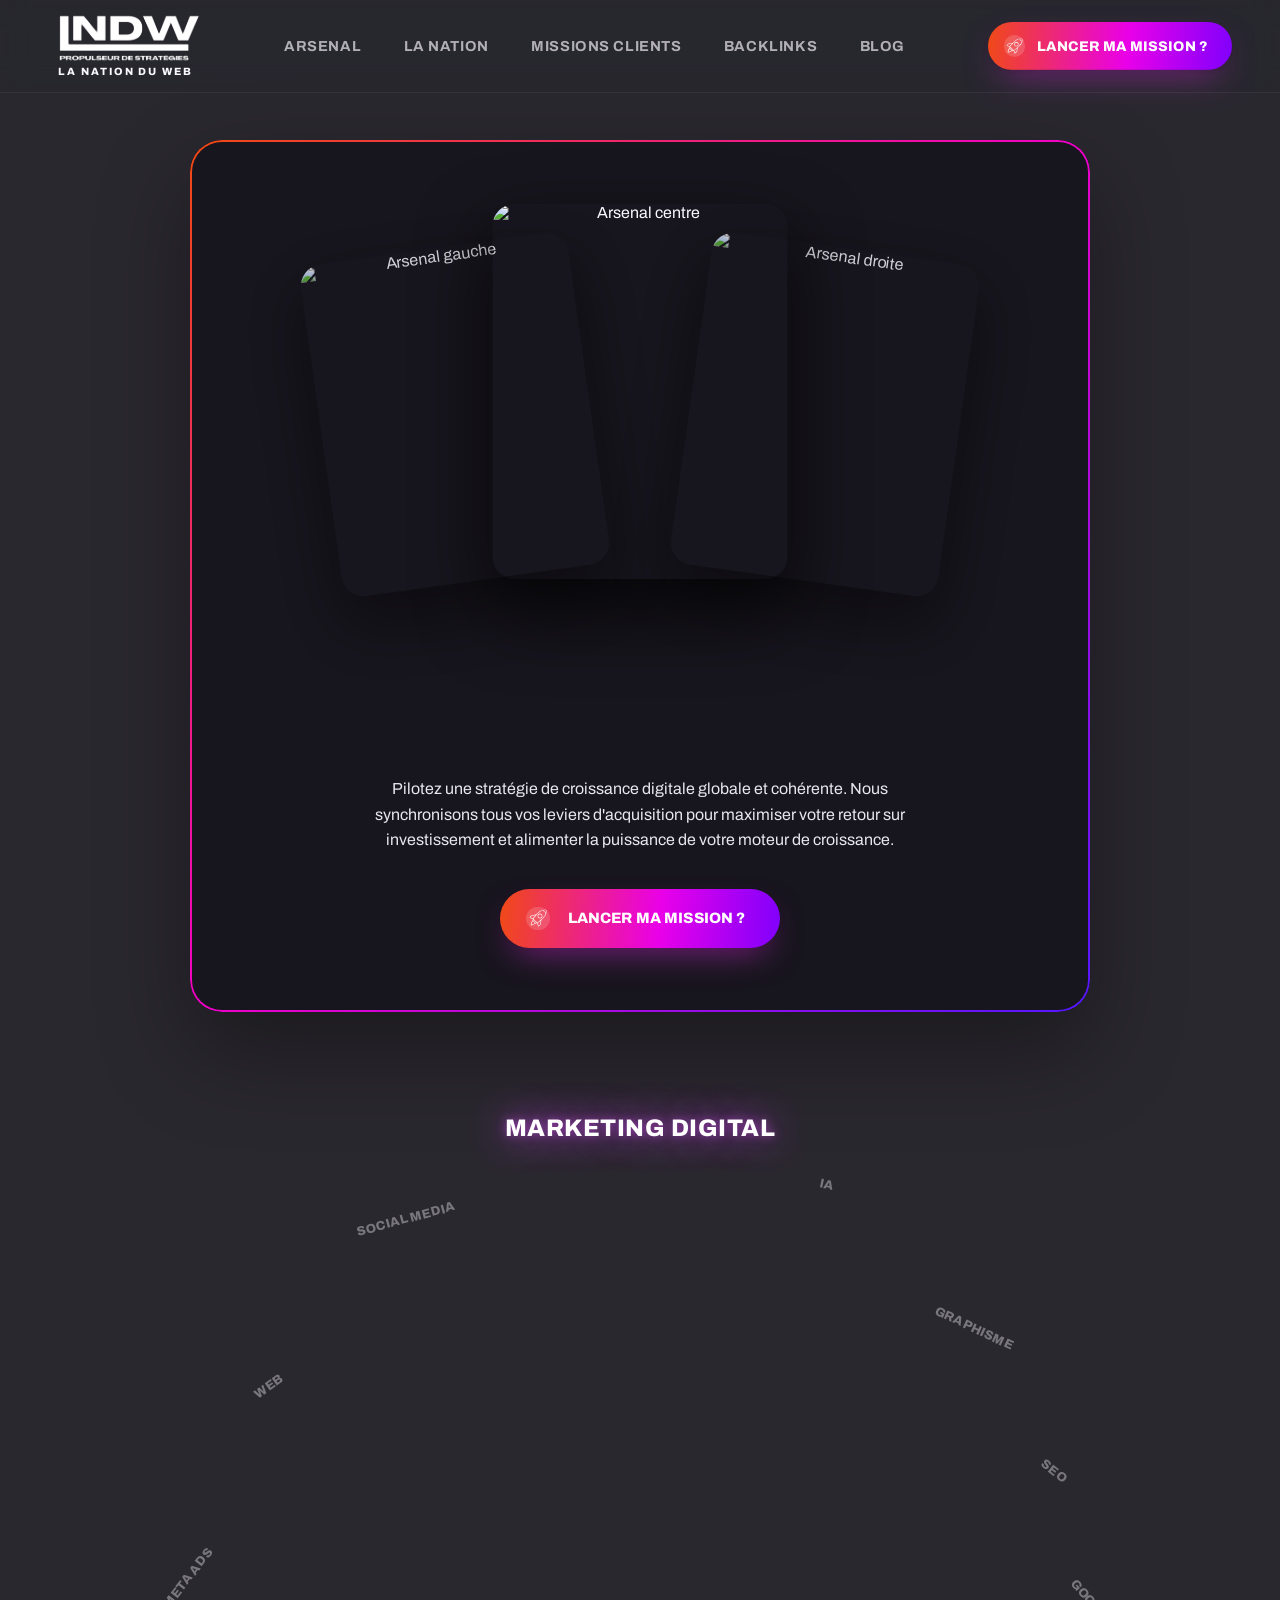
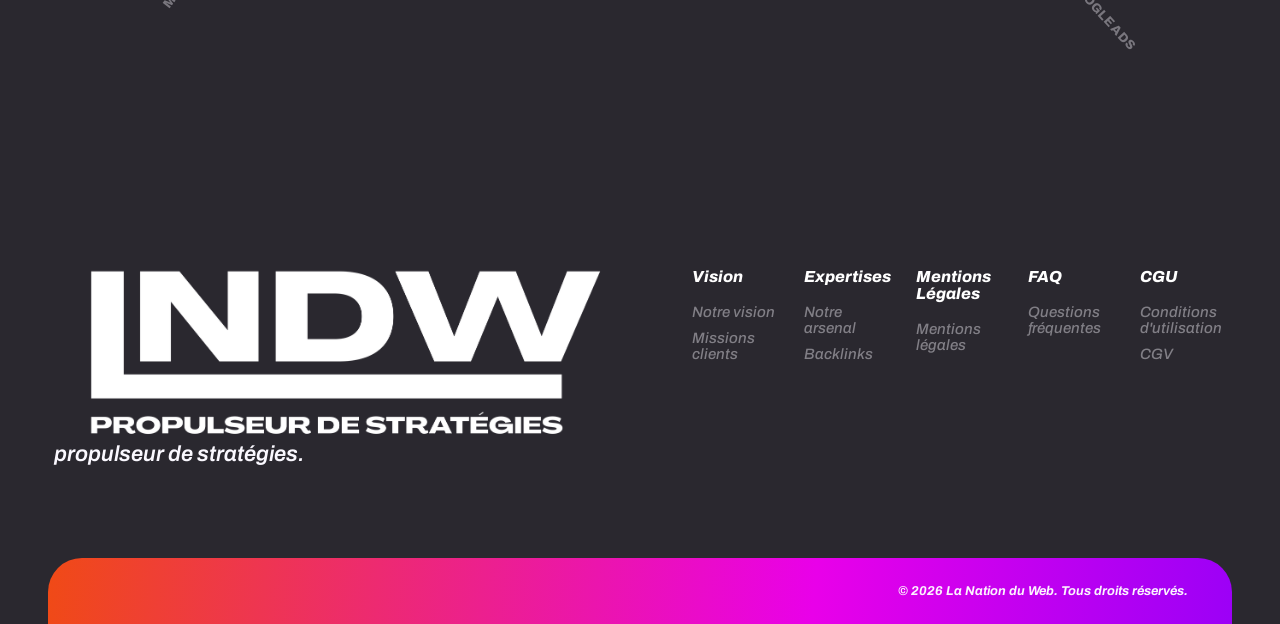
==== commit eda7d693: "Arsenal : orbite elliptique + brain badge + icônes sociales + footer - Orbite labels : remplace l'AR" ====
--- a/arsenal.html
+++ b/arsenal.html
@@ -8,18 +8,19 @@
 <link rel="stylesheet" href="css/base.css">
 <link rel="stylesheet" href="css/sections.css">
 <link rel="stylesheet" href="css/pages.css">
+<script src="js/arsenal.js" defer></script>
 </head>
 <body class="subpage">
 
-<!-- ============================ HEADER ============================ -->
-<header class="site-header" data-screen-label="Header">
+<!-- ======================== HEADER ======================== -->
+<header class="site-header">
   <div class="wrap header-inner">
-    <a class="brand" href="La Nation du Web.html#top" aria-label="La Nation du Web">
+    <a class="brand" href="index.html" aria-label="La Nation du Web">
       <img src="assets/logos/lndw-logo-white.svg" alt="LNDW — La Nation du Web">
       <span class="brand-base">LA NATION DU WEB</span>
     </a>
     <nav class="main-nav">
-      <a href="arsenal.html">ARSENAL</a>
+      <a href="arsenal.html" class="is-active">ARSENAL</a>
       <a href="la-nation.html">LA NATION</a>
       <a href="missions-clients.html">MISSIONS CLIENTS</a>
       <a href="backlinks.html">BACKLINKS</a>
@@ -36,100 +37,129 @@
 </header>
 
 <main>
+
+<!-- ======================== BLOC PRINCIPAL ARSENAL ======================== -->
 <section class="ars-hero">
   <div class="wrap">
+
+    <!-- Grande carte avec bordure dégradé -->
     <div class="ars-card">
       <div class="ars-card-inner">
-        <div class="ars-photos">
-          <img src="assets/photos/missions/mission-interior-01.jpg" alt="">
-          <img src="assets/photos/missions/mission-business-01.jpg" alt="">
-          <img src="assets/photos/missions/mission-interior-02.jpg" alt="">
-          <span class="ars-brain" aria-hidden="true">
-            <svg viewBox="0 0 24 24" stroke-linecap="round" stroke-linejoin="round"><path d="M9 3a3 3 0 0 0-3 3 3 3 0 0 0-1 5 3 3 0 0 0 1 5 3 3 0 0 0 3 3 2.5 2.5 0 0 0 3 0V3.5A2.5 2.5 0 0 0 9 3z"/><path d="M15 3a3 3 0 0 1 3 3 3 3 0 0 1 1 5 3 3 0 0 1-1 5 3 3 0 0 1-3 3 2.5 2.5 0 0 1-3 0"/></svg>
-          </span>
+
+        <!-- Pile de 3 images superposées -->
+        <div class="ars-media-stack">
+          <img id="arsImgLeft"
+               class="ars-media ars-media--left"
+               src="image/assets/sections/arsenal/cropped/arsenal-image-left-crop.png"
+               alt="Arsenal gauche" loading="eager">
+          <img id="arsImgCenter"
+               class="ars-media ars-media--center"
+               src="image/assets/sections/arsenal/cropped/arsenal-image-center-crop.png"
+               alt="Arsenal centre" loading="eager">
+          <img id="arsImgRight"
+               class="ars-media ars-media--right"
+               src="image/assets/sections/arsenal/cropped/arsenal-image-right-crop.png"
+               alt="Arsenal droite" loading="eager">
         </div>
-        <p id="arsText">Pilotez une stratégie de croissance digitale globale et cohérente. Nous synchronisons tous vos leviers d'acquisition pour maximiser votre retour sur investissement (ROI) et alimenter la puissance de votre moteur de croissance.</p>
-        <a class="btn-mission" href="contact.html"><span class="rk"><img src="assets/icons/icon-rocket-line.svg" alt=""></span><span>Lancer ma mission ?</span></a>
+
+        <!-- Badge cerveau : sticker-brain-ai.svg via background-image CSS (cerveau exact Canva) -->
+        <div class="ars-brain-badge" aria-hidden="true"></div>
+
+        <!-- Texte descriptif (mis à jour par JS au clic) -->
+        <p id="arsText">Pilotez une stratégie de croissance digitale globale et cohérente. Nous synchronisons tous vos leviers d'acquisition pour maximiser votre retour sur investissement et alimenter la puissance de votre moteur de croissance.</p>
+
+        <!-- Bouton CTA -->
+        <a class="btn-mission" href="contact.html">
+          <span class="rk"><img src="assets/icons/icon-rocket-line.svg" alt=""></span>
+          <span>Lancer ma mission ?</span>
+        </a>
+
       </div>
+    </div>
+
+  </div><!-- /.wrap -->
+
+  <!-- ======================== SECTION LUNE + EXPERTISES ======================== -->
+  <div class="ars-orbit-section">
+
+    <!-- Expertises en arc au-dessus de la lune -->
+    <div class="ars-services" id="arsServices">
+      <span class="ars-service" data-i="0" data-angle="155" data-rotation="-52">META ADS</span>
+      <span class="ars-service" data-i="1" data-angle="138" data-rotation="-35">WEB</span>
+      <span class="ars-service" data-i="2" data-angle="118" data-rotation="-15">SOCIAL MEDIA</span>
+      <span class="ars-service" data-i="3" data-angle="90"  data-rotation="0">MARKETING DIGITAL</span>
+      <span class="ars-service" data-i="4" data-angle="68"  data-rotation="12">IA</span>
+      <span class="ars-service" data-i="5" data-angle="48"  data-rotation="25">GRAPHISME</span>
+      <span class="ars-service" data-i="6" data-angle="34"  data-rotation="38">SEO</span>
+      <span class="ars-service" data-i="7" data-angle="22"  data-rotation="48">GOOGLE ADS</span>
+    </div>
+
+    <!-- Grande lune tournante -->
+    <div class="ars-moon" id="arsMoon">
+      <img src="image/assets/sections/arsenal/cropped/arsenal-moon-main-crop.png" alt="Lune Arsenal">
+    </div>
+
+  </div><!-- /.ars-orbit-section -->
+
+</section>
+
+</main>
+
+<!-- ======================== FOOTER ======================== -->
+<footer class="footer">
+  <div class="wrap">
+    <div class="footer-top">
+
+      <div class="footer-brand">
+        <div class="footer-logo">
+          <img src="assets/logos/lndw-logo-white.svg" alt="LNDW — La Nation du Web">
+        </div>
+        <p class="footer-base">propulseur de stratégies.</p>
+      </div>
+
+      <div class="footer-cols">
+        <div class="footer-col">
+          <h4>Vision</h4>
+          <a href="index.html#vision">Notre vision</a>
+          <a href="missions-clients.html">Missions clients</a>
+        </div>
+        <div class="footer-col">
+          <h4>Expertises</h4>
+          <a href="arsenal.html">Notre arsenal</a>
+          <a href="backlinks.html">Backlinks</a>
+        </div>
+        <div class="footer-col">
+          <h4>Mentions Légales</h4>
+          <a href="mentions-legales.html">Mentions légales</a>
+        </div>
+        <div class="footer-col">
+          <h4>FAQ</h4>
+          <a href="la-nation.html#faq">Questions fréquentes</a>
+        </div>
+        <div class="footer-col">
+          <h4>CGU</h4>
+          <a href="cgu.html">Conditions d'utilisation</a>
+          <a href="cgv.html">CGV</a>
+        </div>
+      </div>
+
     </div>
   </div>
 
-  <div class="ars-moon-stage">
-    <div class="ars-moon" id="arsMoon"><img src="assets/textures/planet-omniscience.png" alt=""></div>
-    <div class="ars-services" id="arsServices">
-      <span class="ars-service" style="left:8%;top:64%;--a:-42deg"  data-i="0">META ADS</span>
-      <span class="ars-service" style="left:19%;top:44%;--a:-30deg" data-i="1">WEB</span>
-      <span class="ars-service" style="left:33%;top:29%;--a:-16deg" data-i="2">SOCIAL MEDIA</span>
-      <span class="ars-service active" style="left:50%;top:22%;--a:0deg" data-i="3">MARKETING DIGITAL</span>
-      <span class="ars-service" style="left:66%;top:28%;--a:13deg"  data-i="4">IA</span>
-      <span class="ars-service" style="left:78%;top:40%;--a:24deg"  data-i="5">GRAPHISME</span>
-      <span class="ars-service" style="left:88%;top:55%;--a:35deg"  data-i="6">SEO</span>
-      <span class="ars-service" style="left:95%;top:70%;--a:44deg"  data-i="7">GOOGLE ADS</span>
+  <!-- Barre dégradé + icônes sociales chevauchant le haut de la barre -->
+  <div class="wrap footer-bar-section">
+    <div class="footer-socials">
+      <a class="fsoc fsoc--li" href="#" aria-label="LinkedIn"></a>
+      <a class="fsoc fsoc--tt" href="#" aria-label="TikTok"></a>
+      <a class="fsoc fsoc--ig" href="#" aria-label="Instagram"></a>
+      <a class="fsoc fsoc--fb" href="#" aria-label="Facebook"></a>
     </div>
-  </div>
-</section>
-</main>
-
-<!-- ============================ FOOTER ============================ -->
-<footer class="footer" data-screen-label="Footer">
-  <div class="wrap">
-    <div class="footer-top">
-      <div class="footer-brand">
-        <div class="footer-logo"><img src="assets/logos/lndw-logo-white.svg" alt="LNDW"></div>
-        <p class="footer-base">propulseur de stratégies.</p>
-      </div>
-      <div class="footer-cols">
-        <div class="footer-col"><h4>Vision</h4><a href="La Nation du Web.html#vision">Notre vision</a><a href="La Nation du Web.html#missions">Missions clients</a></div>
-        <div class="footer-col"><h4>Expertises</h4><a href="arsenal.html">Notre arsenal</a><a href="backlinks.html">Backlinks</a></div>
-        <div class="footer-col"><h4>Mentions Légales</h4><a href="mentions-legales.html">Mentions légales</a></div>
-        <div class="footer-col"><h4>FAQ</h4><a href="la-nation.html#faq">Questions fréquentes</a></div>
-        <div class="footer-col"><h4>CGU</h4><a href="cgu.html">Conditions d'utilisation</a><a href="cgv.html">CGV</a></div>
-      </div>
-    </div>
-  </div>
-  <div class="wrap">
     <div class="footer-bar">
-      <div class="footer-socials">
-        <a class="soc" href="#" aria-label="LinkedIn"><img src="assets/icons/socials/icon-linkedin.svg" alt="LinkedIn"></a>
-        <a class="soc" href="#" aria-label="TikTok"><img src="assets/icons/socials/icon-tiktok.svg" alt="TikTok"></a>
-        <a class="soc" href="#" aria-label="Instagram"><img src="assets/icons/socials/icon-instagram.svg" alt="Instagram"></a>
-        <a class="soc" href="#" aria-label="Facebook"><img src="assets/icons/socials/icon-facebook.svg" alt="Facebook"></a>
-      </div>
       <div class="footer-copy">© 2026 La Nation du Web. Tous droits réservés.</div>
     </div>
   </div>
+
 </footer>
 
-<script>
-  (function(){
-    var header=document.querySelector('.site-header');
-    addEventListener('scroll',function(){header.style.background=scrollY>40?'rgba(31,30,36,.9)':'rgba(40,39,46,.72)';},{passive:true});
-    var t=document.querySelector('.nav-toggle');
-    if(t)t.addEventListener('click',function(){document.body.classList.toggle('nav-open');});
-
-    // ----- Arsenal : cadran de services -----
-    var SERVICES=[
-      {n:'META ADS', t:"Touchez vos audiences là où elles passent leur temps. Nos campagnes Meta Ads (Facebook & Instagram) combinent ciblage chirurgical, créas qui stoppent le scroll et optimisation continue du coût d'acquisition."},
-      {n:'WEB', t:"Sites vitrines, e-commerce, landing pages : nous concevons des plateformes rapides, responsive et pensées pour la conversion, avec une base SEO technique solide dès la livraison."},
-      {n:'SOCIAL MEDIA', t:"Une présence sociale qui fédère. Ligne éditoriale, calendrier de contenus, formats natifs et community management pour transformer votre audience en communauté engagée."},
-      {n:'MARKETING DIGITAL', t:"Pilotez une stratégie de croissance digitale globale et cohérente. Nous synchronisons tous vos leviers d'acquisition pour maximiser votre retour sur investissement (ROI) et alimenter la puissance de votre moteur de croissance."},
-      {n:'IA', t:"Agents IA sur mesure, chatbots et workflows automatisés : nous intégrons l'intelligence artificielle au cœur de vos process pour gagner du temps et démultiplier votre capacité d'exécution."},
-      {n:'GRAPHISME', t:"Identité visuelle, charte graphique et déclinaisons : un univers de marque cohérent et mémorable, du logo sur mesure jusqu'aux supports print et digitaux."},
-      {n:'SEO', t:"Audit technique, optimisation on-page, contenus et netlinking : nous bâtissons votre autorité pour vous installer durablement en tête des résultats de recherche."},
-      {n:'GOOGLE ADS', t:"Campagnes Search et Performance Max pilotées par la donnée. Ciblage, suivi des conversions et arbitrage budgétaire pour un coût par acquisition maîtrisé."}
-    ];
-    var svc=document.getElementById('arsServices');
-    var txt=document.getElementById('arsText');
-    var moon=document.getElementById('arsMoon');
-    var rot=0;
-    if(svc)svc.addEventListener('click',function(e){
-      var el=e.target.closest('.ars-service'); if(!el)return;
-      svc.querySelectorAll('.ars-service').forEach(function(x){x.classList.remove('active');});
-      el.classList.add('active');
-      var i=+el.dataset.i; txt.textContent=SERVICES[i].t;
-      rot+=22; if(moon)moon.style.transform='translateX(-50%) rotate('+rot+'deg)';
-    });
-  })();
-</script>
 </body>
 </html>
--- a/css/base.css
+++ b/css/base.css
@@ -190,19 +190,65 @@
 .footer-col a{display:block;color:var(--muted-2);font-style:italic;font-weight:500;
   font-size:15px;padding:5px 0;transition:color .3s var(--ease),transform .3s var(--ease)}
 .footer-col a:hover{color:var(--cream);transform:translateX(4px)}
+/* Wrapper qui contient les icônes sociales + la barre, pour permettre le chevauchement */
+.footer-bar-section{position:relative}
+.footer-socials{
+  display:flex;gap:12px;align-items:center;
+  padding-left:44px;
+  position:relative;z-index:5;
+  margin-bottom:-22px; /* chevauche la barre de la moitié de la hauteur des icônes */
+}
 .footer-bar{
-  position:relative;margin-top:10px;background:var(--grad);background-size:180% 100%;
+  position:relative;background:var(--grad);background-size:180% 100%;
   border-radius:34px 34px 0 0;padding:26px 44px;display:flex;align-items:center;
-  justify-content:space-between;gap:20px;animation:bar-drift 14s var(--ease-soft) infinite;
-}
-.footer-socials{display:flex;gap:14px;align-items:center}
+  justify-content:flex-end;gap:20px;animation:bar-drift 14s var(--ease-soft) infinite;
+}
 .soc{
-  width:46px;height:46px;border-radius:50%;display:grid;place-items:center;
-  background:rgba(255,255,255,.16);backdrop-filter:blur(4px);
-  transition:transform .35s var(--ease),background .35s var(--ease);
-}
-.soc img,.soc svg{width:54%;height:54%}
-.soc:hover{transform:translateY(-5px) scale(1.08);background:rgba(255,255,255,.3)}
+  width:42px;height:42px;border-radius:50%;
+  display:flex;align-items:center;justify-content:center;flex-shrink:0;
+  background:linear-gradient(135deg,#7000ff,#ec00c8);
+  box-shadow:0 6px 18px rgba(140,0,200,.45);
+  transition:transform .35s var(--ease),box-shadow .35s var(--ease);
+}
+.soc img,.soc svg{
+  width:20px;height:20px;display:block;object-fit:contain;
+  filter:brightness(0) invert(1)
+}
+.soc:hover{transform:translateY(-4px) scale(1.09);box-shadow:0 10px 26px rgba(140,0,200,.65)}
+
+/* ---- Icônes sociales footer — vrais SVGs Canva, crop background-image ---- */
+/* Pas de border-radius ni fond CSS : la forme est dans le SVG lui-même        */
+.fsoc{
+  display:block;width:44px;height:44px;flex-shrink:0;
+  background-repeat:no-repeat;
+  transition:transform .35s var(--ease),opacity .35s;
+}
+.fsoc:hover{transform:translateY(-4px) scale(1.09);opacity:.85}
+/* LinkedIn  bbox(630,268)→(756,393) 126×125 → 40px */
+.fsoc--li{
+  background-image:url('../image/assets/icons/socials/icon-linkedin.svg');
+  background-size:434px 244px;
+  background-position:-198px -83px;
+}
+/* TikTok  bbox(598,190)→(716,309) 118×119 → 40px */
+.fsoc--tt{
+  background-image:url('../image/assets/icons/socials/icon-tiktok.svg');
+  background-size:463px 260px;
+  background-position:-201px -62px;
+}
+/* Instagram  bbox(603,239)→(734,380) 131×141 → 40px (h) + centrage x */
+.fsoc--ig{
+  background-image:url('../image/assets/icons/socials/icon-instagram.svg');
+  background-size:388px 218px;
+  background-position:-168px -66px;
+}
+/* Facebook  bbox(792,200)→(923,332) 131×132 → 40px */
+.fsoc--fb{
+  background-image:url('../image/assets/icons/socials/icon-facebook.svg');
+  background-size:417px 235px;
+  background-position:-240px -59px;
+}
+
 .footer-copy{font-family:var(--font-display);font-style:italic;font-weight:700;
   text-transform:none;font-size:clamp(12px,1vw,15px);color:#fff;text-align:right;opacity:.95}
 
--- a/css/pages.css
+++ b/css/pages.css
@@ -141,32 +141,143 @@
 .promise-card p{font-size:14px;line-height:1.55;color:#3a3447}
 
 /* ============================================================ ARSENAL */
-.ars-hero{padding:150px 0 0}
-.ars-card{position:relative;max-width:760px;margin:0 auto;border-radius:34px;padding:3px;
-  background:linear-gradient(120deg,#f04a12,#ec00c8,#7000ff);box-shadow:0 40px 90px -45px rgba(150,30,200,.6)}
-.ars-card-inner{background:#211c2e;border-radius:31px;padding:clamp(30px,4vw,56px);text-align:center}
-.ars-photos{position:relative;height:clamp(180px,22vw,250px);margin-bottom:26px}
-.ars-photos img{position:absolute;width:46%;border-radius:18px;object-fit:cover;height:78%;
-  box-shadow:0 20px 40px -18px rgba(0,0,0,.7);border:3px solid #211c2e}
-.ars-photos img:nth-child(1){left:4%;top:14%;transform:rotate(-5deg);z-index:1}
-.ars-photos img:nth-child(2){left:27%;top:0;transform:rotate(0);z-index:3;width:50%}
-.ars-photos img:nth-child(3){right:4%;top:16%;transform:rotate(5deg);z-index:2}
-.ars-brain{position:absolute;left:50%;bottom:-6%;transform:translateX(-50%);width:clamp(60px,7vw,86px);
-  height:clamp(60px,7vw,86px);border-radius:50%;background:linear-gradient(140deg,#ec00c8,#7000ff);
-  display:grid;place-items:center;z-index:5;box-shadow:0 14px 30px -10px rgba(180,0,180,.7)}
-.ars-brain svg{width:54%;height:54%;stroke:#fff;fill:none;stroke-width:1.6}
-.ars-card p{color:rgba(250,248,255,.85);font-size:clamp(14.5px,1.1vw,17px);line-height:1.65;margin:0 auto 26px;max-width:520px}
-.ars-moon-stage{position:relative;height:clamp(360px,42vw,560px);margin-top:60px;overflow:hidden}
-.ars-moon{position:absolute;left:50%;bottom:-42%;width:min(760px,86vw);transform:translateX(-50%);
-  transition:transform 1s var(--ease)}
-.ars-moon img{width:100%;display:block;animation:spin-slow 140s linear infinite}
-.ars-service{position:absolute;font-family:var(--font-display);font-weight:800;text-transform:uppercase;
-  letter-spacing:.02em;color:rgba(250,248,255,.4);white-space:nowrap;cursor:pointer;z-index:4;
-  transition:color .35s var(--ease),transform .45s var(--ease),opacity .35s;
-  transform:translate(-50%,-50%) rotate(var(--a,0deg))}
-.ars-service:hover{color:rgba(250,248,255,.8)}
-.ars-service.active{color:#fff;font-size:1.25em}
-.ars-services{font-size:clamp(13px,1.4vw,22px)}
+.ars-hero{padding:140px 0 0}
+
+/* ---- Carte principale avec pseudo-bordure dégradé ---- */
+.ars-card{
+  position:relative;
+  width:min(900px,88vw);margin:0 auto 60px;
+  border-radius:32px;
+  background:rgba(18,16,25,.78);
+  box-shadow:0 40px 90px rgba(0,0,0,.35)
+}
+/* Bordure dégradé via ::before */
+.ars-card::before{
+  content:"";position:absolute;inset:0;border-radius:inherit;
+  padding:2px;
+  background:linear-gradient(135deg,#f04a13,#f000c8,#5317ff);
+  -webkit-mask:linear-gradient(#fff 0 0) content-box,linear-gradient(#fff 0 0);
+  -webkit-mask-composite:xor;
+  mask-composite:exclude;
+  pointer-events:none
+}
+.ars-card-inner{
+  position:relative;border-radius:31px;
+  padding:52px 56px 64px;
+  text-align:center;overflow:visible
+}
+
+/* ---- Pile de 3 images superposées (portrait, fidèle à la référence) ---- */
+.ars-media-stack{
+  position:relative;
+  width:min(760px,90vw);
+  height:400px;
+  margin:0 auto 16px;
+}
+/* Images : <img> uniquement, jamais <video> */
+.ars-media{
+  position:absolute;display:block;
+  object-fit:cover;object-position:center center;
+  border-radius:22px;
+  box-shadow:0 28px 60px rgba(0,0,0,.48);
+  transition:opacity .3s ease
+}
+.ars-media--left{
+  width:270px;height:335px;
+  left:60px;top:55px;
+  transform:rotate(-8deg);
+  z-index:1;opacity:.82
+}
+.ars-media--center{
+  width:295px;height:375px;
+  left:50%;top:12px;
+  transform:translateX(-50%);
+  z-index:3;
+  box-shadow:0 32px 72px rgba(0,0,0,.68)
+}
+.ars-media--right{
+  width:270px;height:335px;
+  right:60px;top:55px;
+  transform:rotate(8deg);
+  z-index:1;opacity:.82
+}
+
+/* ---- Badge cerveau : sticker-brain-ai.svg affiché par background-image ---- */
+/* Sticker exact extrait du Canva — bbox SVG (614,332)→(756,473), 142×141px    */
+/* Scale 0.9155 → sticker 130px dans container 140px (5px marge chaque côté)  */
+/* bg-size  = 1366×0.9155 × 768×0.9155 = 1250px 703px                        */
+/* bg-pos   = -(614×0.9155)+5 -(332×0.9155)+5 = -557px -299px                */
+.ars-brain-badge{
+  width:140px;height:140px;
+  margin:0 auto 28px;
+  flex-shrink:0;
+  background-image:url('../image/assets/decorations/sticker-brain-ai.svg');
+  background-size:1250px 703px;
+  background-position:-557px -299px;
+  background-repeat:no-repeat;
+  filter:drop-shadow(0 0 14px rgba(255,255,255,.5)) drop-shadow(0 0 28px rgba(200,100,255,.4))
+}
+.brain-badge-bg{ display:none }
+.brain-badge-icon{ display:none }
+
+/* ---- Texte et bouton ---- */
+.ars-card p{
+  color:rgba(250,248,255,.92);
+  font-size:clamp(16px,1.25vw,20px);
+  line-height:1.6;
+  margin:0 auto 36px;
+  max-width:560px;
+  transition:opacity .26s ease
+}
+
+/* ---- Section lune + arc expertises ---- */
+.ars-orbit-section{
+  position:relative;
+  min-height:700px;
+  overflow:hidden
+}
+/* Lune : très grande demi-lune au bas de section */
+.ars-moon{
+  position:absolute;
+  left:50%;bottom:-775px;
+  width:min(1280px,100vw);
+  transform:translateX(-50%) rotate(var(--moon-deg,0deg));
+  transform-origin:center center;
+  transition:transform .8s cubic-bezier(.22,1,.36,1);
+  z-index:1
+}
+.ars-moon img{
+  width:100%;display:block;
+  animation:spin-slow 160s linear infinite
+}
+/* Anneau des expertises */
+.ars-services{
+  position:absolute;inset:0;
+  font-size:clamp(11px,1vw,17px);
+  z-index:3
+}
+.ars-service{
+  position:absolute;
+  font-family:var(--font-display);font-weight:800;
+  text-transform:uppercase;letter-spacing:.02em;
+  color:rgba(250,248,255,.38);white-space:nowrap;cursor:pointer;
+  /* left/top animés par JS + CSS transition pour l'orbite */
+  transition:left .55s cubic-bezier(.22,1,.36,1),
+             top  .55s cubic-bezier(.22,1,.36,1),
+             color .35s var(--ease),
+             text-shadow .35s,
+             transform .35s var(--ease);
+  transform:translate(-50%,-50%) rotate(var(--a,0deg))
+}
+.ars-service:hover{
+  color:rgba(250,248,255,.76);
+  transform:translate(-50%,-50%) rotate(var(--a,0deg)) scale(1.06)
+}
+.ars-service.active{
+  color:#fff;
+  font-size:clamp(24px,1.8vw,30px);
+  text-shadow:0 0 36px rgba(220,80,255,.9),0 0 10px rgba(220,80,255,.55)
+}
 
 /* ============================================================ LA NATION */
 .ln-hero{padding:150px 0 50px}
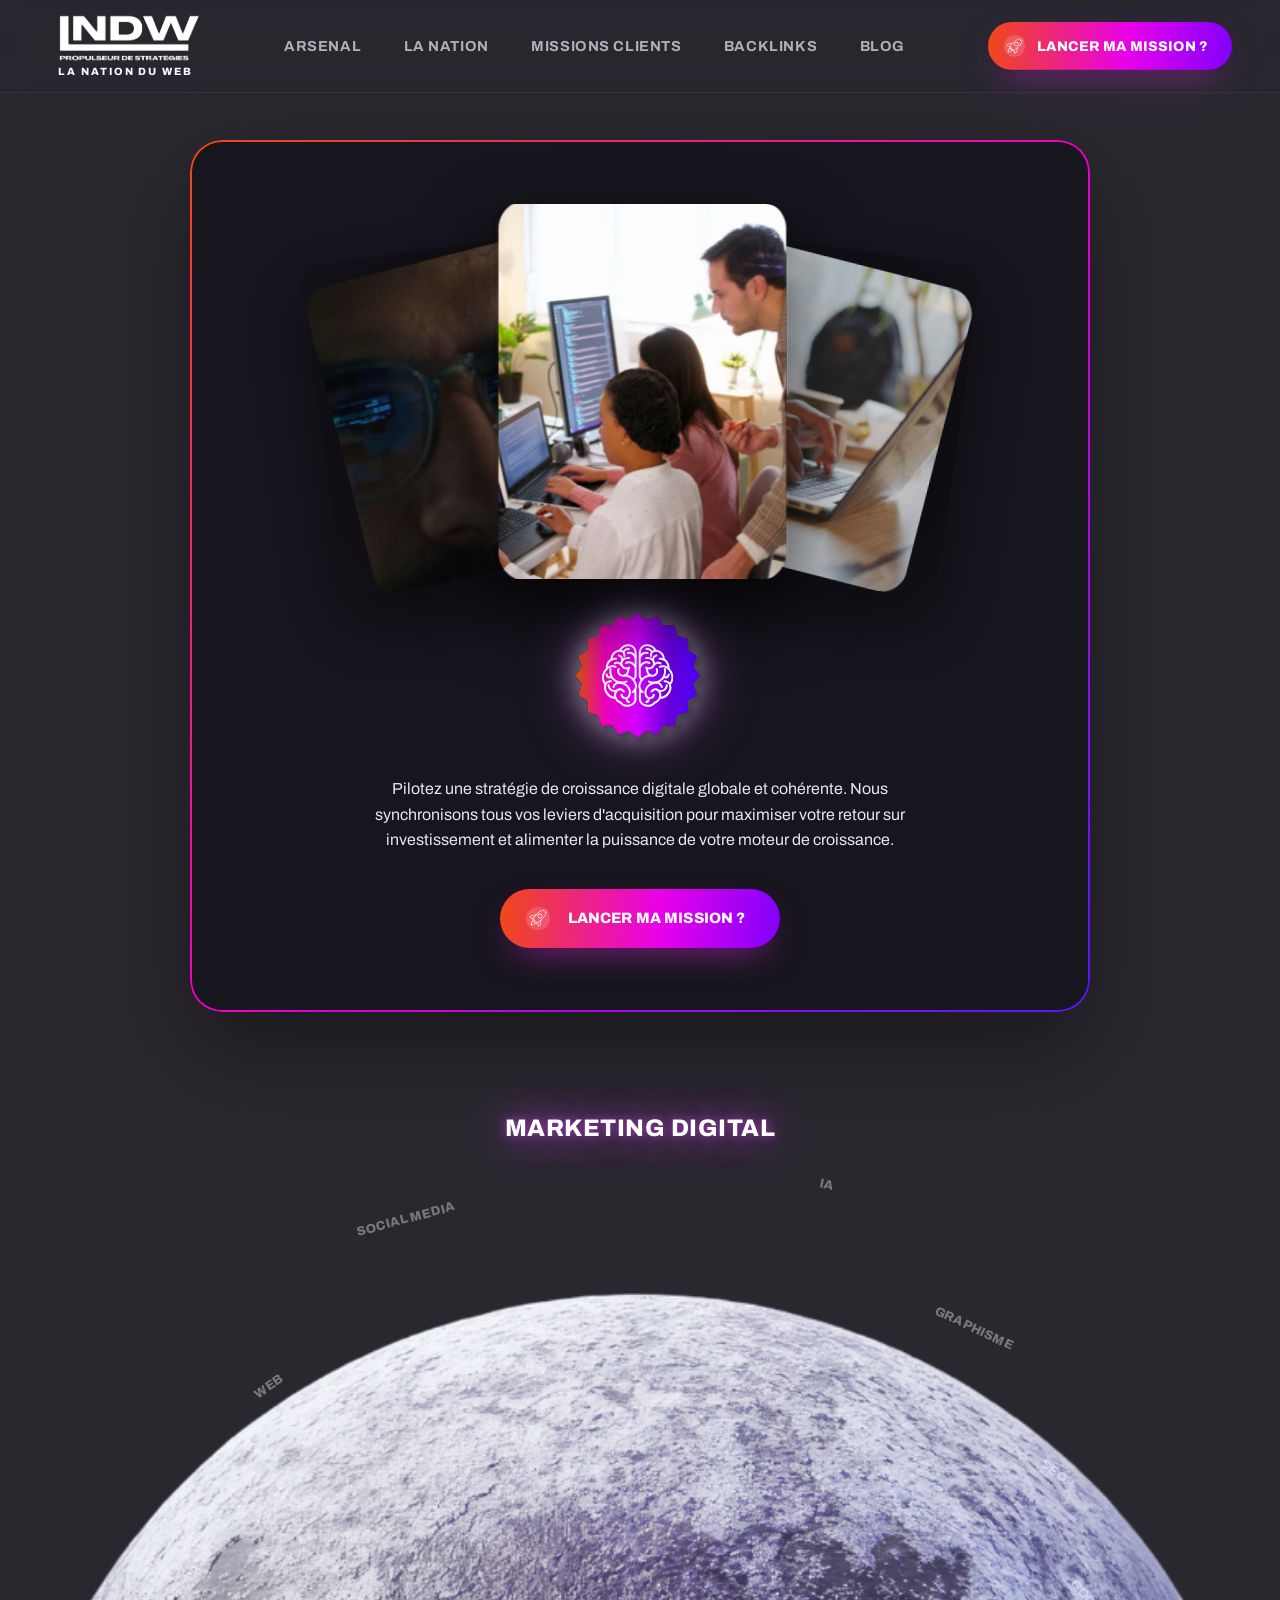
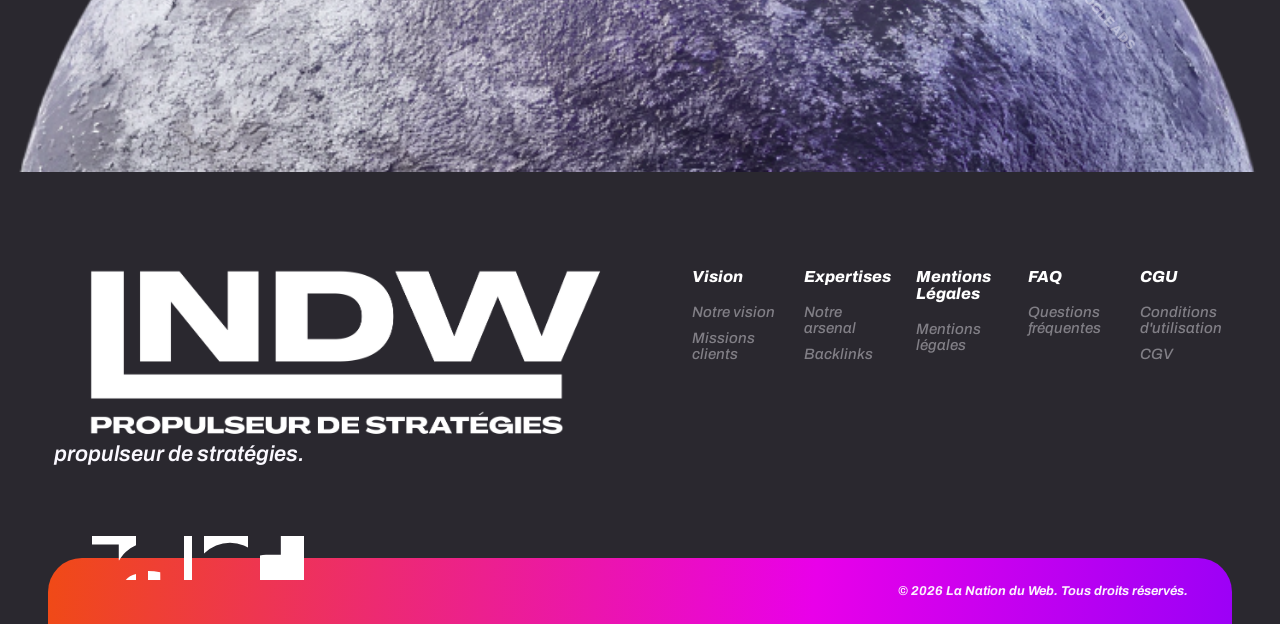
==== commit d918c433: "Fix chemins images : image/assets/ → assets/ (compatibilité GitHub Pages) La junction Windows image/" ====
--- a/arsenal.html
+++ b/arsenal.html
@@ -50,15 +50,15 @@
         <div class="ars-media-stack">
           <img id="arsImgLeft"
                class="ars-media ars-media--left"
-               src="image/assets/sections/arsenal/cropped/arsenal-image-left-crop.png"
+               src="assets/sections/arsenal/cropped/arsenal-image-left-crop.png"
                alt="Arsenal gauche" loading="eager">
           <img id="arsImgCenter"
                class="ars-media ars-media--center"
-               src="image/assets/sections/arsenal/cropped/arsenal-image-center-crop.png"
+               src="assets/sections/arsenal/cropped/arsenal-image-center-crop.png"
                alt="Arsenal centre" loading="eager">
           <img id="arsImgRight"
                class="ars-media ars-media--right"
-               src="image/assets/sections/arsenal/cropped/arsenal-image-right-crop.png"
+               src="assets/sections/arsenal/cropped/arsenal-image-right-crop.png"
                alt="Arsenal droite" loading="eager">
         </div>
 
@@ -96,7 +96,7 @@
 
     <!-- Grande lune tournante -->
     <div class="ars-moon" id="arsMoon">
-      <img src="image/assets/sections/arsenal/cropped/arsenal-moon-main-crop.png" alt="Lune Arsenal">
+      <img src="assets/sections/arsenal/cropped/arsenal-moon-main-crop.png" alt="Lune Arsenal">
     </div>
 
   </div><!-- /.ars-orbit-section -->
--- a/css/base.css
+++ b/css/base.css
@@ -226,25 +226,25 @@
 .fsoc:hover{transform:translateY(-4px) scale(1.09);opacity:.85}
 /* LinkedIn  bbox(630,268)→(756,393) 126×125 → 40px */
 .fsoc--li{
-  background-image:url('../image/assets/icons/socials/icon-linkedin.svg');
+  background-image:url('../assets/icons/socials/icon-linkedin.svg');
   background-size:434px 244px;
   background-position:-198px -83px;
 }
 /* TikTok  bbox(598,190)→(716,309) 118×119 → 40px */
 .fsoc--tt{
-  background-image:url('../image/assets/icons/socials/icon-tiktok.svg');
+  background-image:url('../assets/icons/socials/icon-tiktok.svg');
   background-size:463px 260px;
   background-position:-201px -62px;
 }
 /* Instagram  bbox(603,239)→(734,380) 131×141 → 40px (h) + centrage x */
 .fsoc--ig{
-  background-image:url('../image/assets/icons/socials/icon-instagram.svg');
+  background-image:url('../assets/icons/socials/icon-instagram.svg');
   background-size:388px 218px;
   background-position:-168px -66px;
 }
 /* Facebook  bbox(792,200)→(923,332) 131×132 → 40px */
 .fsoc--fb{
-  background-image:url('../image/assets/icons/socials/icon-facebook.svg');
+  background-image:url('../assets/icons/socials/icon-facebook.svg');
   background-size:417px 235px;
   background-position:-240px -59px;
 }
--- a/css/pages.css
+++ b/css/pages.css
@@ -211,7 +211,7 @@
   width:140px;height:140px;
   margin:0 auto 28px;
   flex-shrink:0;
-  background-image:url('../image/assets/decorations/sticker-brain-ai.svg');
+  background-image:url('../assets/decorations/sticker-brain-ai.svg');
   background-size:1250px 703px;
   background-position:-557px -299px;
   background-repeat:no-repeat;
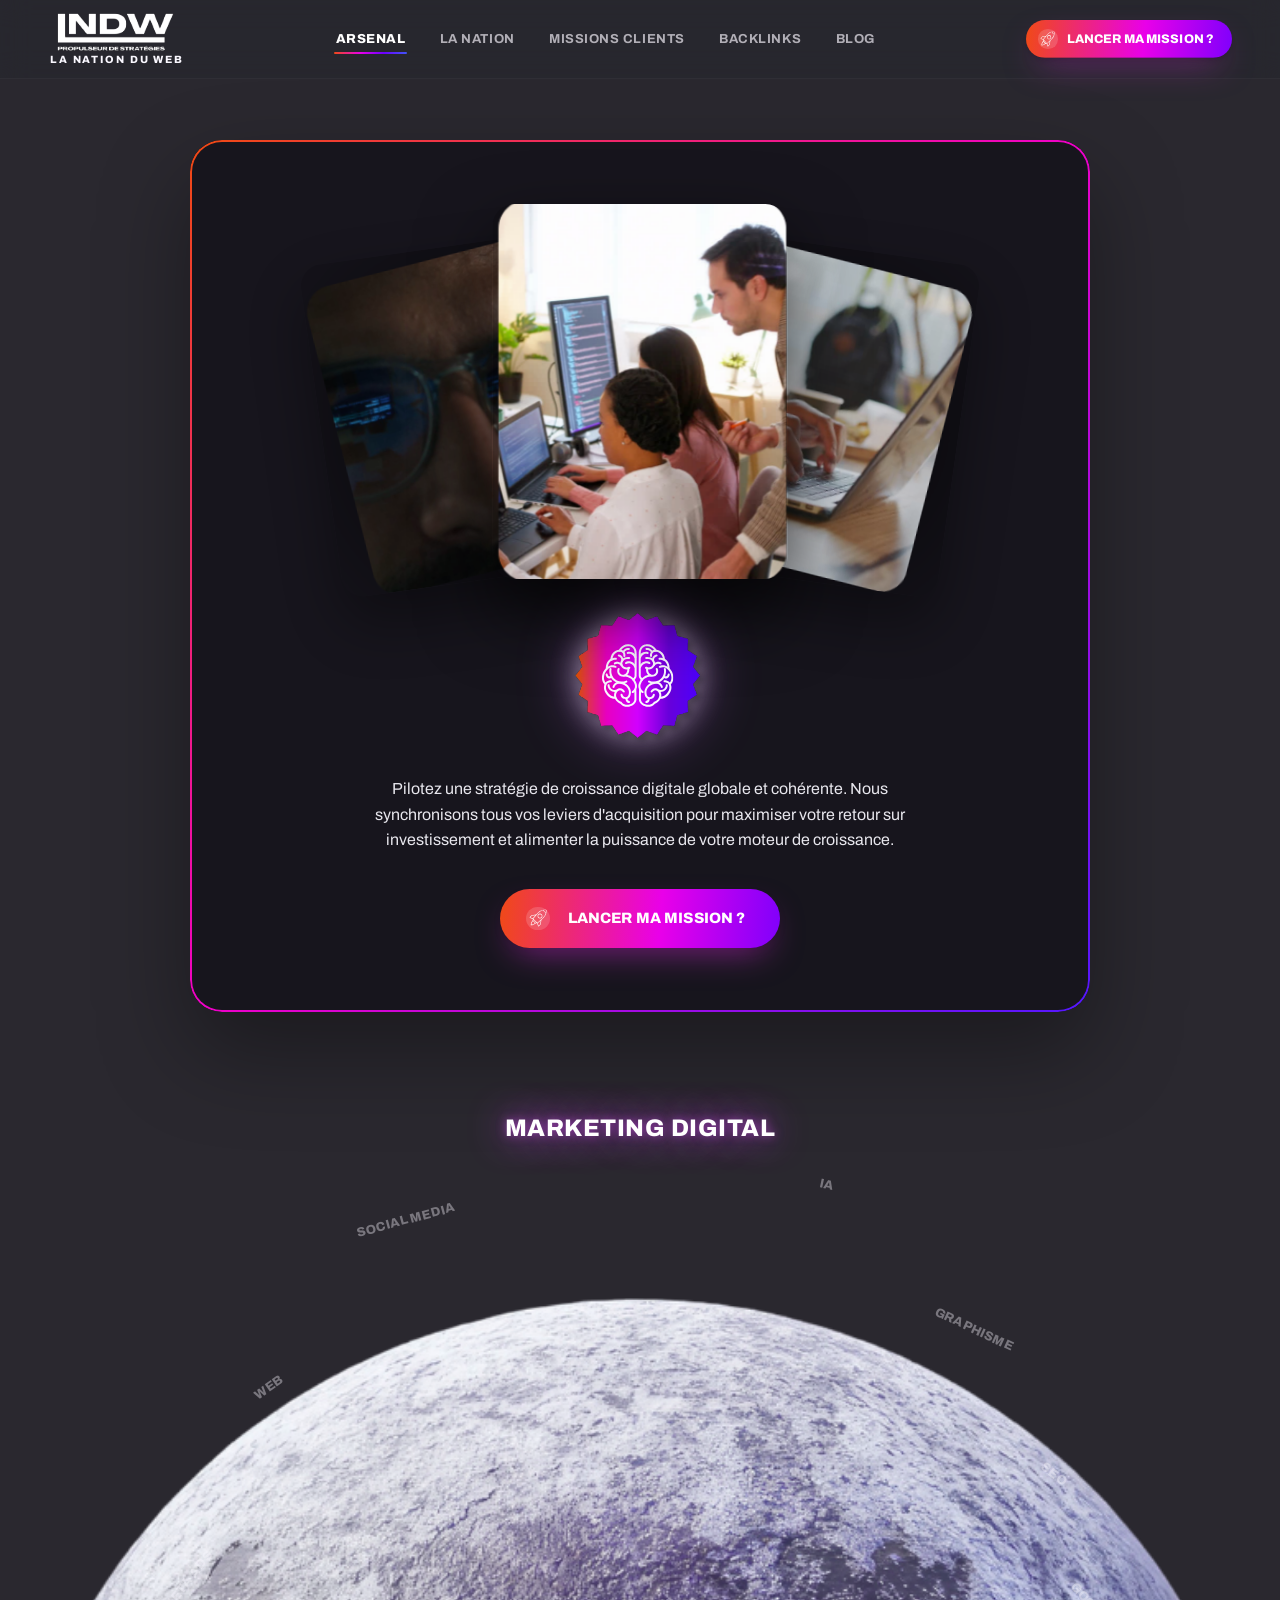
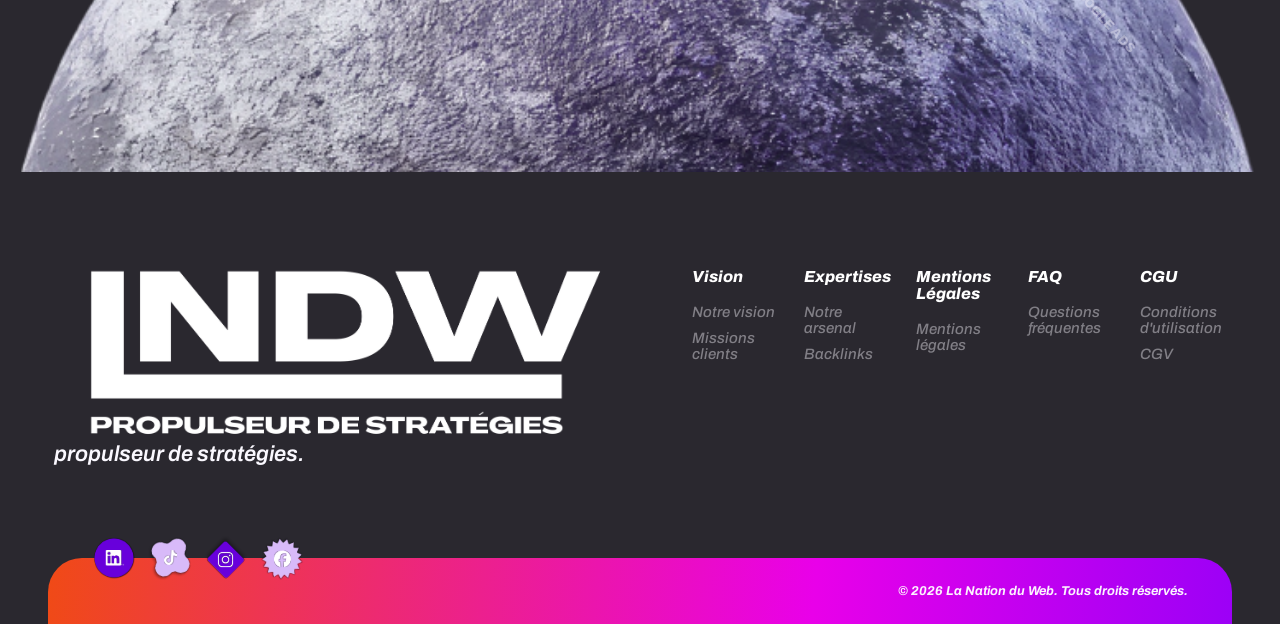
==== commit 5d93ebd4: "feat(single-project): storyboard horizontal Premibel (GSAP) + assets & fidélité pages - single-proje" ====
--- a/arsenal.html
+++ b/arsenal.html
@@ -8,6 +8,7 @@
 <link rel="stylesheet" href="css/base.css">
 <link rel="stylesheet" href="css/sections.css">
 <link rel="stylesheet" href="css/pages.css">
+<link rel="stylesheet" href="css/arsenal.css">
 <script src="js/arsenal.js" defer></script>
 </head>
 <body class="subpage">
@@ -20,7 +21,7 @@
       <span class="brand-base">LA NATION DU WEB</span>
     </a>
     <nav class="main-nav">
-      <a href="arsenal.html" class="is-active">ARSENAL</a>
+      <a href="arsenal.html" class="is-active" aria-current="page">ARSENAL</a>
       <a href="la-nation.html">LA NATION</a>
       <a href="missions-clients.html">MISSIONS CLIENTS</a>
       <a href="backlinks.html">BACKLINKS</a>
--- a/css/base.css
+++ b/css/base.css
@@ -75,20 +75,20 @@
 .site-header{
   position:fixed;inset:0 0 auto 0;z-index:80;
   background:rgba(40,39,46,.72);backdrop-filter:blur(14px);
-  border-bottom:1px solid rgba(250,248,255,.06);
+  border-bottom:1px solid rgba(250,248,255,.035);
   opacity:0;transform:translateY(-12px);
   animation:hdr-in .8s var(--ease) .1s forwards;
 }
 @keyframes hdr-in{to{opacity:1;transform:none}}
-.header-inner{display:flex;align-items:center;gap:32px;height:92px}
-.brand{flex:0 0 auto;display:flex;flex-direction:column;align-items:flex-start;gap:5px}
-.brand img{height:46px;width:auto}
+.header-inner{display:flex;align-items:center;gap:32px;height:78px}
+.brand{flex:0 0 auto;display:flex;flex-direction:column;align-items:flex-start;gap:3px}
+.brand img{height:38px;width:auto}
 .brand-base{font-family:var(--font-display);font-weight:800;text-transform:uppercase;
   font-size:10.5px;letter-spacing:.18em;color:var(--cream);
   align-self:stretch;text-align:center;padding-left:.18em}
-.main-nav{flex:1;display:flex;justify-content:center;gap:clamp(20px,3vw,52px)}
+.main-nav{flex:1;display:flex;justify-content:center;gap:clamp(16px,2.4vw,42px)}
 .main-nav a{
-  font-family:var(--font-display);font-weight:700;font-size:14.5px;
+  font-family:var(--font-display);font-weight:700;font-size:13px;white-space:nowrap;
   letter-spacing:.04em;color:var(--muted);position:relative;padding:6px 2px;
   transition:color .3s var(--ease);
 }
@@ -98,8 +98,15 @@
 }
 .main-nav a:hover{color:var(--cream)}
 .main-nav a:hover::after{right:0}
+/* État ACTIF persistant (page courante) — distinct du hover : plus blanc, gras, surligneur visible */
+.main-nav a.active,
+.main-nav a.is-active,
+.main-nav a[aria-current="page"]{color:#fff;font-weight:800}
+.main-nav a.active::after,
+.main-nav a.is-active::after,
+.main-nav a[aria-current="page"]::after{right:0}
 .header-cta{flex:0 0 auto}
-.header-cta .btn-mission{padding:13px 24px 13px 16px;font-size:14px;gap:12px}
+.header-cta .btn-mission{padding:9px 18px 9px 12px;font-size:12.5px;gap:9px}
 .nav-toggle{display:none}
 
 /* ============================ HERO ============================ */
--- a/css/pages.css
+++ b/css/pages.css
@@ -40,62 +40,12 @@
 
 /* big CTA band reused at the bottom of pages */
 .cta-final-band{padding:90px 0 110px;text-align:center}
-.cta-final-band .btn-mission{font-size:clamp(18px,1.9vw,26px);padding:20px 40px 20px 28px}
-
-/* ============================================================ CONTACT */
-.contact-hero{padding:150px 0 30px;text-align:center}
-.contact-hero .page-title{font-size:clamp(70px,16vw,260px)}
-.pill-row{display:flex;flex-wrap:wrap;gap:16px;justify-content:center;margin-top:26px}
-.info-pill{display:inline-flex;align-items:center;gap:12px;padding:12px 24px;border-radius:999px;
-  background:rgba(250,248,255,.06);border:1px solid rgba(250,248,255,.14);color:var(--cream);
-  font-weight:600;font-size:15px}
-.info-pill .ic{width:34px;height:34px;border-radius:50%;display:grid;place-items:center;background:var(--grad);flex:0 0 auto}
-.info-pill .ic img{width:55%;height:55%;filter:brightness(0) invert(1)}
-.info-pill .socials{display:flex;gap:8px}
-.info-pill .socials img{width:20px;height:20px}
-
-.contact-form-wrap{position:relative;max-width:1100px;margin:30px auto 0;padding:0 48px}
-.form-rocket{position:absolute;left:-10px;top:90px;width:clamp(70px,7vw,110px);z-index:3;
-  animation:floatrot 8s var(--ease-soft) infinite}
-.form-card{position:relative;background:linear-gradient(160deg,var(--lav),#d9c8f5);border-radius:32px;
-  padding:clamp(28px,4vw,52px);display:grid;grid-template-columns:1fr 1fr;gap:24px 30px;
-  box-shadow:0 40px 90px -40px rgba(0,0,0,.6)}
-.field{display:flex;flex-direction:column;gap:8px;margin-bottom:14px}
-.field label{font-family:var(--font-display);font-weight:700;text-transform:uppercase;font-size:12px;
-  letter-spacing:.04em;color:#3a2d57}
-.field input,.field textarea{border:none;border-radius:14px;padding:15px 18px;font:inherit;font-size:15px;
-  background:#fff;color:#211c2e;box-shadow:0 6px 16px -8px rgba(0,0,0,.25)}
-.field textarea{min-height:230px;resize:vertical}
-.form-col-right .field{height:auto}
-.form-col-right .field,.form-col-right{display:flex;flex-direction:column}
-.form-col-right textarea{flex:1}
-.form-submit{grid-column:1/-1;display:flex;justify-content:flex-end}
-
-/* reserve a slot */
-.reserve{background:var(--violet-bright);color:#fff;padding:clamp(50px,7vw,96px) 0;margin-top:70px}
-.reserve-grid{display:grid;grid-template-columns:1fr 1fr;gap:40px;align-items:center}
-.reserve h2{font-family:var(--font-display);font-weight:900;text-transform:uppercase;line-height:.92;
-  font-size:clamp(40px,6vw,92px)}
-.reserve h2 span{color:var(--violet-deep);-webkit-text-stroke:1px rgba(255,255,255,.4)}
-.reserve p{margin-top:18px;color:rgba(255,255,255,.85);font-size:clamp(15px,1.3vw,18px);max-width:420px}
-.calendar{background:#fff;color:#211c2e;border-radius:24px;padding:24px 26px;max-width:430px;justify-self:end;
-  box-shadow:0 30px 70px -30px rgba(0,0,0,.5);position:relative}
-.calendar-top{display:flex;justify-content:space-between;align-items:center;margin-bottom:6px}
-.calendar .sel{font-family:var(--font-display);font-weight:800;text-transform:uppercase;font-size:13px;color:#6a00ff}
-.calendar .clock{position:absolute;right:-14px;top:-14px;width:46px;height:46px;border-radius:14px;background:#1f1e24;
-  display:grid;place-items:center}
-.calendar .clock svg{width:55%;height:55%;stroke:#fff;fill:none}
-.calendar .month{display:flex;justify-content:space-between;align-items:center;margin:8px 0 12px}
-.calendar .month b{font-family:var(--font-display);font-weight:800;font-size:18px}
-.calendar .month button{width:30px;height:30px;border-radius:8px;background:#f0ecf7;color:#6a00ff;font-weight:800}
-.calendar table{width:100%;border-collapse:collapse;text-align:center}
-.calendar th{font-size:12px;color:#9a90ad;font-weight:700;padding:6px 0}
-.calendar td{padding:4px 0}
-.calendar td button{width:34px;height:34px;border-radius:10px;font-weight:600;font-size:14px;color:#3a3447;
-  transition:background .2s,color .2s}
-.calendar td button:hover{background:#f0ecf7}
-.calendar td button.on{background:var(--grad);color:#fff}
-.calendar td.empty{pointer-events:none}
+.cta-final-band .btn-mission{font-size:clamp(26px,3.5vw,50px);padding:24px 56px 24px 42px}
+.cta-final-band .btn-mission .rk{width:1.4em;height:1.4em}
+
+/* ============================================================ CONTACT
+   → déplacé dans css/contact.css (styles spécifiques à contact.html)
+   ============================================================ */
 
 /* ============================================================ BACKLINKS */
 .bk-hero{padding:150px 0 70px}
@@ -140,144 +90,9 @@
 .promise-card h3{font-family:var(--font-display);font-weight:800;text-transform:uppercase;font-size:19px;margin-bottom:12px}
 .promise-card p{font-size:14px;line-height:1.55;color:#3a3447}
 
-/* ============================================================ ARSENAL */
-.ars-hero{padding:140px 0 0}
-
-/* ---- Carte principale avec pseudo-bordure dégradé ---- */
-.ars-card{
-  position:relative;
-  width:min(900px,88vw);margin:0 auto 60px;
-  border-radius:32px;
-  background:rgba(18,16,25,.78);
-  box-shadow:0 40px 90px rgba(0,0,0,.35)
-}
-/* Bordure dégradé via ::before */
-.ars-card::before{
-  content:"";position:absolute;inset:0;border-radius:inherit;
-  padding:2px;
-  background:linear-gradient(135deg,#f04a13,#f000c8,#5317ff);
-  -webkit-mask:linear-gradient(#fff 0 0) content-box,linear-gradient(#fff 0 0);
-  -webkit-mask-composite:xor;
-  mask-composite:exclude;
-  pointer-events:none
-}
-.ars-card-inner{
-  position:relative;border-radius:31px;
-  padding:52px 56px 64px;
-  text-align:center;overflow:visible
-}
-
-/* ---- Pile de 3 images superposées (portrait, fidèle à la référence) ---- */
-.ars-media-stack{
-  position:relative;
-  width:min(760px,90vw);
-  height:400px;
-  margin:0 auto 16px;
-}
-/* Images : <img> uniquement, jamais <video> */
-.ars-media{
-  position:absolute;display:block;
-  object-fit:cover;object-position:center center;
-  border-radius:22px;
-  box-shadow:0 28px 60px rgba(0,0,0,.48);
-  transition:opacity .3s ease
-}
-.ars-media--left{
-  width:270px;height:335px;
-  left:60px;top:55px;
-  transform:rotate(-8deg);
-  z-index:1;opacity:.82
-}
-.ars-media--center{
-  width:295px;height:375px;
-  left:50%;top:12px;
-  transform:translateX(-50%);
-  z-index:3;
-  box-shadow:0 32px 72px rgba(0,0,0,.68)
-}
-.ars-media--right{
-  width:270px;height:335px;
-  right:60px;top:55px;
-  transform:rotate(8deg);
-  z-index:1;opacity:.82
-}
-
-/* ---- Badge cerveau : sticker-brain-ai.svg affiché par background-image ---- */
-/* Sticker exact extrait du Canva — bbox SVG (614,332)→(756,473), 142×141px    */
-/* Scale 0.9155 → sticker 130px dans container 140px (5px marge chaque côté)  */
-/* bg-size  = 1366×0.9155 × 768×0.9155 = 1250px 703px                        */
-/* bg-pos   = -(614×0.9155)+5 -(332×0.9155)+5 = -557px -299px                */
-.ars-brain-badge{
-  width:140px;height:140px;
-  margin:0 auto 28px;
-  flex-shrink:0;
-  background-image:url('../assets/decorations/sticker-brain-ai.svg');
-  background-size:1250px 703px;
-  background-position:-557px -299px;
-  background-repeat:no-repeat;
-  filter:drop-shadow(0 0 14px rgba(255,255,255,.5)) drop-shadow(0 0 28px rgba(200,100,255,.4))
-}
-.brain-badge-bg{ display:none }
-.brain-badge-icon{ display:none }
-
-/* ---- Texte et bouton ---- */
-.ars-card p{
-  color:rgba(250,248,255,.92);
-  font-size:clamp(16px,1.25vw,20px);
-  line-height:1.6;
-  margin:0 auto 36px;
-  max-width:560px;
-  transition:opacity .26s ease
-}
-
-/* ---- Section lune + arc expertises ---- */
-.ars-orbit-section{
-  position:relative;
-  min-height:700px;
-  overflow:hidden
-}
-/* Lune : très grande demi-lune au bas de section */
-.ars-moon{
-  position:absolute;
-  left:50%;bottom:-775px;
-  width:min(1280px,100vw);
-  transform:translateX(-50%) rotate(var(--moon-deg,0deg));
-  transform-origin:center center;
-  transition:transform .8s cubic-bezier(.22,1,.36,1);
-  z-index:1
-}
-.ars-moon img{
-  width:100%;display:block;
-  animation:spin-slow 160s linear infinite
-}
-/* Anneau des expertises */
-.ars-services{
-  position:absolute;inset:0;
-  font-size:clamp(11px,1vw,17px);
-  z-index:3
-}
-.ars-service{
-  position:absolute;
-  font-family:var(--font-display);font-weight:800;
-  text-transform:uppercase;letter-spacing:.02em;
-  color:rgba(250,248,255,.38);white-space:nowrap;cursor:pointer;
-  /* left/top animés par JS + CSS transition pour l'orbite */
-  transition:left .55s cubic-bezier(.22,1,.36,1),
-             top  .55s cubic-bezier(.22,1,.36,1),
-             color .35s var(--ease),
-             text-shadow .35s,
-             transform .35s var(--ease);
-  transform:translate(-50%,-50%) rotate(var(--a,0deg))
-}
-.ars-service:hover{
-  color:rgba(250,248,255,.76);
-  transform:translate(-50%,-50%) rotate(var(--a,0deg)) scale(1.06)
-}
-.ars-service.active{
-  color:#fff;
-  font-size:clamp(24px,1.8vw,30px);
-  text-shadow:0 0 36px rgba(220,80,255,.9),0 0 10px rgba(220,80,255,.55)
-}
+/* ============================================================ ARSENAL
+   → déplacé dans css/arsenal.css (styles spécifiques à arsenal.html)
+   ============================================================ */
 
 /* ============================================================ LA NATION */
 .ln-hero{padding:150px 0 50px}
@@ -363,76 +178,213 @@
 .faq-aside p{color:var(--muted);font-size:14.5px;line-height:1.6;margin-bottom:20px}
 
 /* ============================================================ MISSIONS CLIENTS */
-.mc-hero{position:relative;min-height:92vh;display:flex;align-items:center;overflow:hidden}
+
+/* header transparent + aligné 8vw sur mc-page */
+.mc-page .site-header{
+  background:transparent;
+  backdrop-filter:none;-webkit-backdrop-filter:none;
+  border-bottom-color:transparent;
+}
+.mc-page .header-inner{
+  max-width:100%;
+  padding-left:clamp(40px,8vw,112px);
+  padding-right:clamp(24px,3vw,52px)
+}
+.main-nav a.active{color:var(--cream)}
+.main-nav a.active::after{right:0}
+
+/* hero — hauteur proche maquette (660-760px) */
+.mc-hero{position:relative;min-height:clamp(660px,76vh,760px);display:flex;flex-direction:column;overflow:hidden}
 .mc-hero-bg{position:absolute;inset:0;z-index:0}
-.mc-hero-bg img{width:100%;height:100%;object-fit:cover}
-.mc-hero-bg::after{content:"";position:absolute;inset:0;
-  background:linear-gradient(100deg,rgba(20,18,26,.92) 30%,rgba(20,18,26,.55) 70%,rgba(20,18,26,.4))}
-.mc-hero-inner{position:relative;z-index:2;width:100%;padding:150px 0 70px}
-.mc-grid{display:grid;grid-template-columns:1fr 1fr;gap:40px;align-items:center}
-.mc-title{font-family:var(--font-display);font-weight:900;text-transform:uppercase;line-height:.9;
-  font-size:clamp(46px,6.5vw,104px);color:var(--cream)}
-.mc-desc{color:rgba(250,248,255,.82);line-height:1.65;max-width:440px;margin:22px 0 26px;font-size:15px}
-.mc-tags{margin-top:26px}
-.mc-carousel .splide__track{overflow:visible}
-.mc-card{position:relative;border-radius:24px;overflow:hidden;aspect-ratio:300/420;
-  box-shadow:0 24px 50px -20px rgba(0,0,0,.7);transform:scale(.9);filter:brightness(.7);
-  transition:transform .5s var(--ease),filter .5s var(--ease)}
-.mc-card img{width:100%;height:100%;object-fit:cover}
-.mc-card .mc-cap{position:absolute;left:0;right:0;bottom:0;padding:18px;
-  background:linear-gradient(to top,rgba(10,8,16,.9),transparent);
-  font-family:var(--font-display);font-weight:800;text-transform:uppercase;color:#fff;font-size:15px}
-.mc-carousel .is-active .mc-card{transform:scale(1);filter:none;
-  box-shadow:0 30px 70px -18px rgba(120,50,220,.7)}
-.mc-progress{position:relative;height:4px;border-radius:4px;background:rgba(255,255,255,.15);margin-top:30px;overflow:hidden}
-.mc-progress-fill{position:absolute;left:0;top:0;height:100%;border-radius:4px;background:var(--grad);width:33%;
-  transition:width .4s var(--ease),transform .4s var(--ease)}
+.mc-hero-bg img{width:100%;height:100%;object-fit:cover;object-position:center center}
+/* overlay subtil — image parquet visible, texte lisible gauche */
+.mc-hero-bg::after{
+  content:"";position:absolute;inset:0;
+  background:
+    linear-gradient(90deg,
+      rgba(10,8,20,.65) 0%,
+      rgba(10,8,20,.42) 28%,
+      rgba(10,8,20,.14) 50%,
+      rgba(10,8,20,.04) 68%,
+      rgba(10,8,20,.01) 100%
+    ),
+    linear-gradient(180deg,
+      rgba(10,8,20,.08) 0%,
+      rgba(10,8,20,.28) 100%
+    )
+}
+
+/* zone de contenu hero */
+.mc-hero-inner{
+  position:relative;z-index:2;flex:1;
+  display:flex;flex-direction:column;justify-content:center;
+  padding-top:110px;padding-bottom:64px
+}
+
+/* grille : gauche (texte) + droite (carrousel dépasse vers le bord viewport) */
+.mc-layout{
+  display:grid;
+  grid-template-columns:minmax(0,1fr) minmax(0,1.08fr);
+  gap:44px;align-items:center;
+  width:100%;
+  padding-left:clamp(40px,8vw,112px);padding-right:0 /* 8vw fluide — aligne avec header */
+}
+.mc-left{}
+.mc-right{
+  overflow:hidden; /* clip les cartes au bord droit de cette zone */
+  margin-right:0
+}
+
+/* titre */
+.mc-title{
+  font-family:var(--font-display);font-weight:900;text-transform:uppercase;
+  line-height:.88;font-size:clamp(64px,7vw,104px);
+  color:#fff;letter-spacing:-.02em;text-shadow:0 8px 44px rgba(0,0,0,.44)
+}
+
+/* description */
+.mc-desc{
+  color:rgba(255,255,255,.78);font-size:clamp(13px,1.05vw,15.5px);
+  line-height:1.72;max-width:380px;margin:20px 0 26px
+}
+
+/* tags */
+.mc-tags{margin-top:20px}
+.mc-tags .chip{
+  font-size:11px;padding:6px 13px;
+  border-color:rgba(255,255,255,.32);color:rgba(255,255,255,.82)
+}
+
+/* carrousel */
+.mc-carousel{overflow:visible}
+.mc-carousel .splide__track{overflow:visible!important}
+
+/* cartes portrait */
+.mc-carousel .splide__slide{padding:0}
+.mc-card{
+  position:relative;display:block;border-radius:30px;overflow:hidden;
+  height:370px;background:#0a0810;
+  box-shadow:0 22px 52px -18px rgba(0,0,0,.65);
+  transform:scale(.92);filter:brightness(.58);
+  transition:transform .5s var(--ease),filter .5s var(--ease),box-shadow .5s var(--ease)
+}
+.mc-card img{
+  width:100%;height:100%;object-fit:cover;display:block;background:#0a0810;
+  transform:scale(1.42);transform-origin:center 36%;
+  transition:transform .5s var(--ease)
+}
+.mc-cap{
+  position:absolute;left:0;right:0;bottom:0;
+  padding:72px 18px 20px;
+  background:linear-gradient(to top,rgba(6,4,16,.92) 0%,transparent 100%);
+  font-family:var(--font-display);font-weight:800;text-transform:uppercase;
+  color:#fff;font-size:13.5px;letter-spacing:.04em
+}
+.splide__slide.is-active .mc-card{
+  transform:scale(1);filter:brightness(1);
+  box-shadow:0 30px 68px -14px rgba(120,50,220,.6)
+}
+
+/* barre de progression */
+.mc-progress-wrap{margin-top:18px;padding-right:22px}
+.mc-progress{
+  position:relative;height:5px;border-radius:999px;
+  background:rgba(255,255,255,.18);overflow:hidden
+}
+.mc-progress-fill{
+  position:absolute;left:0;top:0;height:100%;border-radius:999px;
+  background:#c9a7ff;
+  box-shadow:0 0 10px rgba(201,167,255,.32);
+  transition:width .4s var(--ease),transform .4s var(--ease)
+}
 
 /* ============================================================ SINGLE PROJECT */
 .sp-hero{padding:150px 0 70px}
 .sp-hero-grid{display:grid;grid-template-columns:1fr 1fr;gap:40px;align-items:center}
 .sp-title{font-family:var(--font-display);font-weight:900;text-transform:uppercase;line-height:.9;
   font-size:clamp(46px,6.5vw,100px);color:var(--cream)}
-.sp-badges{display:flex;flex-wrap:wrap;gap:16px;margin-top:6px}
-.sp-badge{padding:18px 22px;border-radius:42% 58% 55% 45%/52% 48% 52% 48%;color:#fff;text-align:center;
-  font-family:var(--font-display);min-width:120px}
-.sp-badge b{display:block;font-weight:900;font-size:clamp(20px,2.4vw,32px);line-height:1}
-.sp-badge span{font-size:12px;opacity:.9;text-transform:uppercase}
-.sp-collage{display:grid;grid-template-columns:1fr 1fr;gap:14px}
-.sp-collage img{width:100%;height:100%;object-fit:cover;border-radius:18px;aspect-ratio:1/1}
-.sp-collage img:first-child{grid-column:1/-1;aspect-ratio:16/9}
+
+/* stat bubbles */
+.sp-stats{display:flex;flex-wrap:wrap;gap:16px;margin-top:30px}
+.sp-stat{display:flex;flex-direction:column;align-items:center;justify-content:center;
+  padding:16px 20px;border-radius:50%;min-width:110px;min-height:110px;text-align:center;
+  font-family:var(--font-display)}
+.sp-stat b{font-weight:900;font-size:clamp(20px,2.4vw,32px);line-height:1;color:#fff}
+.sp-stat span{font-size:11px;text-transform:uppercase;color:rgba(255,255,255,.85);margin-top:4px}
+.sp-stat--purple{background:linear-gradient(140deg,#7000ff,#9b4bff)}
+.sp-stat--pink{background:linear-gradient(140deg,#ec00c8,#7000ff)}
+.sp-stat--orange{background:linear-gradient(140deg,#f04a12,#ec00c8)}
+
+/* hero media (laptop mockup) */
+.sp-hero-media{display:flex;align-items:center;justify-content:center}
+.sp-hero-media img{width:100%;max-height:520px;object-fit:contain;
+  filter:drop-shadow(0 30px 70px rgba(112,0,255,.35))}
+
+/* dark section (Problématiques) */
+.sp-dark-section{padding:clamp(80px,10vw,140px) 0;background:#06040e;text-align:center}
+.sp-dark-section h2{font-family:var(--font-display);font-weight:900;text-transform:uppercase;
+  font-size:clamp(34px,6vw,96px);color:var(--cream);line-height:.9;margin-bottom:40px}
+.sp-dark-section p{color:var(--muted);line-height:1.7;max-width:700px;margin:0 auto 18px;
+  font-size:clamp(15px,1.3vw,18px)}
+
+/* arsenal section */
 .sp-section{padding:clamp(50px,7vw,90px) 0}
 .sp-section h2{font-family:var(--font-display);font-weight:900;text-transform:uppercase;
   font-size:clamp(30px,4vw,60px);color:var(--cream);margin-bottom:20px}
 .sp-section p{color:var(--muted);line-height:1.7;max-width:760px;margin-bottom:14px}
 .sp-section ul{color:var(--muted);line-height:1.7;max-width:760px;padding-left:20px;margin-bottom:14px}
-.sp-gallery{display:grid;grid-template-columns:repeat(3,1fr);gap:16px;padding:10px 0}
-.sp-tile{position:relative;border-radius:18px;overflow:hidden;aspect-ratio:4/3;background:#15141a}
-.sp-tile.wide{grid-column:span 2;aspect-ratio:16/9}
-.sp-tile img{width:100%;height:100%;object-fit:cover;display:block}
-.sp-play{position:absolute;inset:0;display:grid;place-items:center;cursor:pointer;background:rgba(10,8,16,.25)}
-.sp-play span{width:64px;height:64px;border-radius:50%;background:rgba(255,255,255,.9);display:grid;place-items:center;
-  transition:transform .3s var(--ease)}
-.sp-play span::after{content:"";border-style:solid;border-width:11px 0 11px 18px;border-color:transparent transparent transparent #211c2e;margin-left:4px}
-.sp-play:hover span{transform:scale(1.12)}
-/* video modal */
-.video-modal{position:fixed;inset:0;z-index:200;display:none;place-items:center;background:rgba(8,6,14,.85);padding:24px}
-.video-modal.open{display:grid}
-.video-modal-inner{position:relative;width:min(900px,92vw);aspect-ratio:16/9;background:#000;border-radius:18px;overflow:hidden;
-  display:grid;place-items:center}
-.video-modal-inner img{width:100%;height:100%;object-fit:cover;opacity:.5}
-.video-modal-note{position:absolute;color:#fff;font-family:var(--font-display);font-weight:800;text-transform:uppercase;letter-spacing:.04em}
-.video-close{position:absolute;top:-46px;right:0;color:#fff;font-size:30px;line-height:1;cursor:pointer;background:none}
+.sp-section--center{text-align:center}
+.sp-section--center h2{margin-left:auto;margin-right:auto}
+.sp-arsenal-items{display:flex;flex-wrap:wrap;gap:14px;justify-content:center;margin-top:36px}
+.sp-arsenal-item{display:flex;align-items:center;gap:10px;padding:14px 24px;border-radius:14px;
+  border:1px solid rgba(255,255,255,.14);background:rgba(255,255,255,.04);
+  color:#fff;font-family:var(--font-display);font-weight:700;text-transform:uppercase;
+  font-size:13px;letter-spacing:.03em}
+.sp-arsenal-item::before{content:"↗";color:var(--purple-soft);margin-right:2px}
+
+/* split sections — image | text */
+.sp-split{display:grid;grid-template-columns:1fr 1fr;min-height:72vh}
+.sp-split-media{display:flex;align-items:center;justify-content:center;
+  background:#06040e;padding:clamp(20px,4vw,50px);overflow:hidden}
+.sp-split-media img{width:100%;max-width:600px;height:auto;object-fit:contain;display:block;
+  filter:drop-shadow(0 20px 50px rgba(0,0,0,.6))}
+.sp-split-txt{display:flex;flex-direction:column;justify-content:center;
+  padding:clamp(40px,6vw,90px);background:var(--ink)}
+.sp-split-tag{font-family:var(--font-display);font-weight:700;text-transform:uppercase;
+  font-size:12px;letter-spacing:.1em;color:var(--purple-soft);margin-bottom:18px;display:block}
+.sp-split-txt h3{font-family:var(--font-display);font-weight:900;text-transform:uppercase;
+  font-size:clamp(28px,3.4vw,54px);color:var(--cream);line-height:.92;margin-bottom:22px}
+.sp-split-txt p{color:var(--muted);line-height:1.7;font-size:clamp(14px,1.2vw,17px);max-width:420px}
+
+/* video full-bleed */
+.sp-video-section{position:relative;width:100%;max-height:80vh;overflow:hidden;background:#000}
+.sp-video-section video{width:100%;height:100%;max-height:80vh;object-fit:cover;display:block}
+
+/* social section */
+.sp-social{display:grid;grid-template-columns:1fr 1fr;background:#06040e;min-height:60vh}
+.sp-social-media{display:flex;align-items:center;justify-content:center;padding:clamp(20px,4vw,50px);overflow:hidden}
+.sp-social-media img{width:100%;max-width:560px;height:auto;object-fit:contain;display:block;
+  filter:drop-shadow(0 20px 50px rgba(0,0,0,.6))}
+.sp-social-txt{display:flex;flex-direction:column;justify-content:center;
+  padding:clamp(40px,6vw,90px);background:var(--ink)}
+.sp-social-txt h3{font-family:var(--font-display);font-weight:900;text-transform:uppercase;
+  font-size:clamp(28px,3.4vw,54px);color:var(--cream);line-height:.92;margin-bottom:22px}
+.sp-social-txt p{color:var(--muted);line-height:1.7;font-size:clamp(14px,1.2vw,17px)}
 
 @media (max-width:980px){
-  .form-card,.reserve-grid,.bk-hero-grid,.netlink-grid,.how-grid{grid-template-columns:1fr}
+  .bk-hero-grid,.netlink-grid,.how-grid{grid-template-columns:1fr}
   .calendar{justify-self:center;margin-top:10px}
   .netlink-circle{margin-bottom:10px}
   .form-rocket{display:none}
   .ln-hero-grid,.ln-tl-grid,.ln-faq-grid{grid-template-columns:1fr}
   .ln-hero-right p,.ln-hero-badge{margin-left:0}
-  .mc-grid,.sp-hero-grid{grid-template-columns:1fr}
-  .sp-gallery{grid-template-columns:1fr 1fr}
+  .mc-layout{grid-template-columns:1fr;padding-left:32px;padding-right:32px;gap:32px}
+  .mc-right{margin-right:-32px}
+  .sp-hero-grid{grid-template-columns:1fr}
+  .sp-split,.sp-social{grid-template-columns:1fr}
+  .sp-split .sp-split-media{min-height:50vw}
+  .sp-social .sp-social-media{min-height:50vw}
+  .sp-split:nth-child(even) .sp-split-txt{order:-1}
 }
 
 /* ============================================================ BLOG */
@@ -516,6 +468,411 @@
   .post-grid{grid-template-columns:1fr}
 }
 @media (max-width:760px){
-  .contact-form-wrap{padding:0 20px}
   .page-hero,.bk-hero{padding-top:120px}
 }
+
+/* ============================================================ SINGLE PROJECT V2 */
+
+/* ── Hero ─────────────────────────────────────────────────── */
+.sp2-hero{
+  position:relative;min-height:100vh;
+  display:flex;flex-direction:column;overflow:hidden;background:#0a0810
+}
+.sp2-hero-bg{position:absolute;inset:0;z-index:0}
+.sp2-hero-bg img{width:100%;height:100%;object-fit:cover;object-position:60% center}
+.sp2-hero-bg::after{
+  content:"";position:absolute;inset:0;
+  background:
+    linear-gradient(90deg,
+      rgba(10,8,20,.88) 0%,rgba(10,8,20,.72) 34%,
+      rgba(10,8,20,.38) 56%,rgba(10,8,20,.14) 72%,rgba(10,8,20,.04) 100%),
+    linear-gradient(180deg,rgba(10,8,20,.14) 0%,rgba(10,8,20,.52) 100%)
+}
+.sp2-hero-inner{
+  position:relative;z-index:2;flex:1;
+  display:flex;align-items:center;
+  padding-top:130px;padding-bottom:100px
+}
+.sp2-hero-grid{
+  display:grid;grid-template-columns:1.1fr .9fr;
+  gap:clamp(32px,4vw,64px);align-items:center;width:100%
+}
+.sp2-eyebrow{
+  font-family:var(--font-display);font-weight:700;text-transform:uppercase;
+  font-size:11px;letter-spacing:.18em;color:var(--purple-soft);margin-bottom:22px
+}
+.sp2-title{
+  font-family:var(--font-display);font-weight:900;text-transform:uppercase;
+  line-height:.84;font-size:clamp(72px,9.5vw,140px);
+  color:#fff;letter-spacing:-.03em;
+  text-shadow:0 12px 60px rgba(0,0,0,.6);
+  margin-bottom:30px
+}
+.sp2-desc{
+  color:rgba(255,255,255,.76);font-size:clamp(14px,1.15vw,18px);
+  line-height:1.7;max-width:440px;margin-bottom:34px
+}
+.sp2-hero-tags .chip{
+  border-color:rgba(255,255,255,.24);color:rgba(255,255,255,.82);
+  font-size:11px;padding:6px 15px
+}
+
+/* ── Badges sticker ───────────────────────────────────────── */
+.sp2-badges{
+  position:relative;height:540px;
+  display:flex;align-items:center;justify-content:center
+}
+.sp2-badge{
+  position:absolute;width:206px;height:206px;
+  display:flex;align-items:center;justify-content:center;
+  opacity:0;transition:opacity .65s ease,transform .65s cubic-bezier(.34,1.56,.64,1);
+  filter:drop-shadow(0 12px 36px rgba(0,0,0,.52))
+}
+.sp2-badge.sp2-in{opacity:1;transform:none!important}
+.sp2-badge > img{
+  position:absolute;inset:0;width:100%;height:100%;object-fit:contain
+}
+.sp2-badge-text{
+  position:relative;z-index:1;text-align:center;
+  padding:16px;user-select:none
+}
+.sp2-badge-text strong{
+  display:block;font-family:var(--font-display);font-weight:900;
+  font-size:clamp(32px,3.8vw,52px);line-height:1;margin-bottom:6px
+}
+.sp2-badge-text span{
+  display:block;font-size:10.5px;font-weight:700;
+  text-transform:uppercase;letter-spacing:.05em;line-height:1.4
+}
+.sp2-badge--lavender{
+  top:20px;right:14px;
+  transform:rotate(-12deg) scale(.78);color:#1a0040
+}
+.sp2-badge--white{
+  top:210px;left:0px;
+  transform:rotate(8deg) scale(.78);color:#08060f
+}
+.sp2-badge--purple{
+  bottom:10px;right:4px;
+  transform:rotate(6deg) scale(.78);color:#fff
+}
+
+/* ── Info bar ─────────────────────────────────────────────── */
+.sp2-info{
+  background:#0e0c18;
+  border-top:1px solid rgba(255,255,255,.08);
+  border-bottom:1px solid rgba(255,255,255,.08);
+  padding:clamp(52px,6.5vw,88px) 0
+}
+.sp2-info-grid{
+  display:grid;grid-template-columns:1fr 1.1fr 2fr 1.6fr;
+  gap:clamp(28px,4.5vw,64px);align-items:start
+}
+.sp2-info-label{
+  font-size:10px;font-weight:700;text-transform:uppercase;
+  letter-spacing:.14em;color:var(--purple-soft);
+  margin-bottom:14px;display:block
+}
+.sp2-info-val{
+  color:rgba(255,255,255,.88);
+  font-size:clamp(14px,1.1vw,16.5px);line-height:1.7
+}
+.sp2-info-val li{list-style:none;padding:0;margin:0}
+.sp2-info-val li+li{margin-top:5px}
+.sp2-info-val li::before{content:"↗ ";color:var(--purple-soft)}
+
+/* ── Tag section ──────────────────────────────────────────── */
+.sp2-section-tag{
+  font-family:var(--font-display);font-weight:700;font-size:10px;
+  letter-spacing:.16em;text-transform:uppercase;color:var(--purple-soft);
+  margin-bottom:20px;display:block
+}
+
+/* ── Problématiques ───────────────────────────────────────── */
+.sp2-problems{background:#06040e;padding:clamp(100px,12vw,160px) 0}
+.sp2-problems-grid{
+  display:grid;grid-template-columns:1.1fr 1fr;
+  gap:clamp(50px,7vw,96px);align-items:center
+}
+.sp2-problems-img{
+  border-radius:24px;overflow:hidden;
+  box-shadow:0 40px 100px -20px rgba(0,0,0,.7)
+}
+.sp2-problems-img img{
+  width:100%;height:auto;display:block
+}
+.sp2-problems-text h2{
+  font-family:var(--font-display);font-weight:900;text-transform:uppercase;
+  font-size:clamp(44px,6.2vw,96px);color:var(--cream);
+  line-height:.86;margin-bottom:32px
+}
+.sp2-problems-text p{
+  color:var(--muted);font-size:clamp(15px,1.2vw,18px);
+  line-height:1.76;max-width:500px
+}
+.sp2-problems-text p+p{margin-top:18px}
+
+/* ── Arsenal déployé ──────────────────────────────────────── */
+.sp2-arsenal{background:#0a0810;padding:clamp(100px,12vw,160px) 0}
+.sp2-arsenal-grid{
+  display:grid;grid-template-columns:1.25fr 1fr;
+  gap:clamp(50px,7vw,96px);align-items:start
+}
+.sp2-arsenal h2{
+  font-family:var(--font-display);font-weight:900;text-transform:uppercase;
+  font-size:clamp(44px,6vw,88px);color:var(--cream);
+  line-height:.86;margin-bottom:52px
+}
+.sp2-arsenal-items{display:flex;flex-direction:column;gap:0}
+.sp2-arsenal-item{
+  padding:30px 0;
+  border-bottom:1px solid rgba(255,255,255,.07)
+}
+.sp2-arsenal-item:first-child{border-top:1px solid rgba(255,255,255,.07)}
+.sp2-arsenal-num{
+  font-family:var(--font-display);font-weight:900;font-size:10px;
+  color:var(--purple-soft);letter-spacing:.14em;margin-bottom:10px;display:block
+}
+.sp2-arsenal-item h4{
+  color:#fff;font-family:var(--font-display);font-weight:800;
+  text-transform:uppercase;font-size:clamp(13px,1.1vw,17px);
+  margin-bottom:10px;letter-spacing:.02em
+}
+.sp2-arsenal-item p{
+  color:var(--muted);font-size:clamp(13px,1vw,15.5px);
+  line-height:1.68;margin:0
+}
+.sp2-arsenal-media{
+  position:sticky;top:120px;
+  border-radius:24px;overflow:hidden;
+  box-shadow:0 40px 80px -20px rgba(0,0,0,.65)
+}
+.sp2-arsenal-media img{
+  width:100%;height:auto;display:block
+}
+
+/* ── Vidéo plein cadre ────────────────────────────────────── */
+.sp2-video{
+  width:100%;overflow:hidden;
+  background:#000;position:relative;
+  min-height:50vh
+}
+.sp2-video video{
+  width:100%;height:100%;min-height:50vh;
+  max-height:85vh;object-fit:cover;display:block
+}
+
+/* ── Split image | texte ──────────────────────────────────── */
+.sp2-split{
+  display:grid;grid-template-columns:1.1fr .9fr;
+  min-height:70vh;background:#06040e
+}
+.sp2-split--rev{grid-template-columns:.9fr 1.1fr}
+.sp2-split-img{
+  display:flex;align-items:center;justify-content:center;
+  padding:clamp(32px,5vw,64px);overflow:hidden;background:#06040e
+}
+.sp2-split-img img{
+  width:100%;max-width:640px;height:auto;
+  object-fit:contain;display:block;
+  border-radius:20px;
+  box-shadow:0 40px 80px -20px rgba(0,0,0,.7)
+}
+.sp2-split-body{
+  display:flex;flex-direction:column;justify-content:center;
+  padding:clamp(60px,8vw,110px) clamp(44px,5.5vw,88px);
+  background:#0a0810
+}
+.sp2-split-tag{
+  font-family:var(--font-display);font-weight:700;font-size:11px;
+  letter-spacing:.14em;text-transform:uppercase;color:var(--purple-soft);
+  margin-bottom:20px;display:block
+}
+.sp2-split-body h3{
+  font-family:var(--font-display);font-weight:900;text-transform:uppercase;
+  font-size:clamp(32px,4vw,64px);color:var(--cream);
+  line-height:.88;margin-bottom:26px
+}
+.sp2-split-body p{
+  color:var(--muted);line-height:1.75;
+  font-size:clamp(14px,1.15vw,17.5px);max-width:420px
+}
+
+/* ── Media duo ────────────────────────────────────────────── */
+.sp2-media-duo{
+  display:grid;grid-template-columns:1fr 1fr;
+  gap:0;background:#0a0810;
+  padding:clamp(60px,8vw,100px) clamp(28px,4vw,56px)
+}
+.sp2-media-duo-item{
+  padding:clamp(16px,2.5vw,32px);
+  display:flex;align-items:center;justify-content:center
+}
+.sp2-media-duo-item img{
+  width:100%;height:auto;display:block;
+  border-radius:20px;
+  box-shadow:0 32px 72px -16px rgba(0,0,0,.65)
+}
+
+/* ── Section rouge Social Media ───────────────────────────── */
+.sp2-social-red{
+  display:grid;grid-template-columns:1.15fr .85fr;
+  min-height:82vh
+}
+.sp2-social-red-img{
+  display:flex;align-items:center;justify-content:center;
+  padding:clamp(28px,4vw,52px) clamp(28px,5vw,60px);
+  background:#5c0f0f;overflow:hidden
+}
+.sp2-social-red-img img{
+  width:100%;max-width:580px;height:auto;display:block;
+  object-fit:contain;
+  filter:drop-shadow(0 28px 60px rgba(0,0,0,.55));
+  transform:scale(1.04)
+}
+.sp2-social-red-txt{
+  display:flex;flex-direction:column;justify-content:center;
+  padding:clamp(60px,8vw,110px) clamp(44px,5.5vw,88px);
+  background:#7a1212
+}
+.sp2-social-red-txt h3{
+  font-family:var(--font-display);font-weight:900;text-transform:uppercase;
+  font-size:clamp(32px,4vw,64px);color:#fff;
+  line-height:.88;margin-bottom:24px
+}
+.sp2-social-red-txt p{
+  color:rgba(255,255,255,.82);line-height:1.74;
+  font-size:clamp(14px,1.15vw,18px);max-width:380px;margin-bottom:32px
+}
+.sp2-red-stat{
+  display:inline-flex;flex-direction:column;align-items:center;
+  justify-content:center;width:96px;height:96px;border-radius:50%;
+  background:rgba(255,255,255,.16);text-align:center
+}
+.sp2-red-stat strong{
+  font-family:var(--font-display);font-weight:900;font-size:22px;
+  color:#fff;line-height:1;display:block
+}
+.sp2-red-stat span{
+  font-size:9px;color:rgba(255,255,255,.82);
+  text-transform:uppercase;letter-spacing:.04em;
+  margin-top:5px;display:block
+}
+
+/* ── Street / terrain ─────────────────────────────────────── */
+.sp2-street{
+  position:relative;min-height:82vh;
+  display:flex;align-items:flex-end;overflow:hidden;background:#06040e
+}
+.sp2-street-bg{position:absolute;inset:0;z-index:0}
+.sp2-street-bg img{
+  width:100%;height:100%;object-fit:cover;display:block;
+  object-position:center 30%
+}
+.sp2-street-overlay{
+  position:absolute;inset:0;z-index:1;
+  background:linear-gradient(to top,rgba(10,8,20,.90) 0%,rgba(10,8,20,.42) 48%,rgba(10,8,20,.10) 100%)
+}
+.sp2-street-content{
+  position:relative;z-index:2;
+  padding:clamp(48px,6vw,88px) clamp(48px,6vw,96px)
+}
+.sp2-street-content h3{
+  font-family:var(--font-display);font-weight:900;text-transform:uppercase;
+  font-size:clamp(34px,5vw,76px);color:#fff;line-height:.88;margin-bottom:16px
+}
+.sp2-street-content p{
+  color:rgba(255,255,255,.74);font-size:clamp(14px,1.15vw,18px);
+  max-width:480px;line-height:1.72
+}
+
+/* ── Recap + projet suivant ───────────────────────────────── */
+.sp2-recap{background:#06040e;padding:clamp(100px,12vw,160px) 0}
+.sp2-recap-grid{
+  display:grid;grid-template-columns:1fr 1fr;
+  gap:clamp(48px,6vw,88px);align-items:center
+}
+.sp2-recap-title{
+  font-family:var(--font-display);font-weight:900;text-transform:uppercase;
+  font-size:clamp(52px,8vw,120px);color:var(--cream);
+  line-height:.84;margin-bottom:28px
+}
+.sp2-recap-desc{
+  color:var(--muted);font-size:clamp(14px,1.2vw,18.5px);
+  line-height:1.74;max-width:460px;margin-bottom:34px
+}
+.sp2-next-card{
+  display:block;position:relative;border-radius:28px;overflow:hidden;
+  height:520px;text-decoration:none;background:#0a0810;
+  box-shadow:0 40px 80px -20px rgba(0,0,0,.6)
+}
+.sp2-next-card img{
+  width:100%;height:100%;object-fit:cover;display:block;
+  transform:scale(1.06);transition:transform .7s var(--ease);
+  object-position:center 20%
+}
+.sp2-next-card:hover img{transform:scale(1.12)}
+.sp2-next-card-overlay{
+  position:absolute;inset:0;
+  background:linear-gradient(to top,rgba(10,8,20,.94) 0%,rgba(10,8,20,.36) 52%,transparent 100%)
+}
+.sp2-next-card-body{
+  position:absolute;left:0;right:0;bottom:0;padding:36px 32px
+}
+.sp2-next-label{
+  font-size:10px;font-weight:700;text-transform:uppercase;
+  letter-spacing:.14em;color:var(--purple-soft);margin-bottom:10px;display:block
+}
+.sp2-next-name{
+  font-family:var(--font-display);font-weight:900;text-transform:uppercase;
+  font-size:clamp(20px,2.6vw,34px);color:#fff;display:block;margin-bottom:16px
+}
+.sp2-next-cta{
+  display:inline-flex;align-items:center;gap:8px;
+  font-size:11px;font-weight:700;text-transform:uppercase;letter-spacing:.1em;
+  color:rgba(255,255,255,.6);transition:color .3s
+}
+.sp2-next-card:hover .sp2-next-cta{color:#fff}
+
+/* ── Scroll reveal ────────────────────────────────────────── */
+.sp2-reveal{
+  opacity:0;transform:translateY(36px);
+  transition:opacity .78s ease,transform .78s ease
+}
+.sp2-reveal.sp2-in{opacity:1;transform:none}
+
+/* ── SP2 Responsive ───────────────────────────────────────── */
+@media(max-width:1024px){
+  .sp2-hero-grid{grid-template-columns:1fr}
+  .sp2-badges{height:auto;display:flex;flex-direction:row;
+    justify-content:center;gap:24px;position:static;flex-wrap:wrap}
+  .sp2-badge{position:static;width:160px;height:160px}
+  .sp2-badge--lavender,.sp2-badge--white,.sp2-badge--purple{
+    top:auto;right:auto;left:auto;bottom:auto;
+    transform:rotate(0deg) scale(1)
+  }
+}
+@media(max-width:900px){
+  .sp2-problems-grid,.sp2-arsenal-grid,
+  .sp2-split,.sp2-split--rev,
+  .sp2-social-red,.sp2-recap-grid{
+    grid-template-columns:1fr
+  }
+  .sp2-split{min-height:auto}
+  .sp2-social-red{min-height:auto}
+  .sp2-media-duo{grid-template-columns:1fr}
+  .sp2-info-grid{grid-template-columns:1fr 1fr}
+  .sp2-arsenal-media{position:static}
+  .sp2-street{min-height:56vh}
+  .sp2-next-card{height:380px}
+  .sp2-recap-title{font-size:clamp(52px,11vw,90px)}
+}
+@media(max-width:600px){
+  .sp2-info-grid{grid-template-columns:1fr}
+  .sp2-badge{width:130px;height:130px}
+  .sp2-badge-text strong{font-size:26px}
+  .sp2-badge-text span{font-size:9.5px}
+  .sp2-next-card{height:300px}
+  .sp2-street{min-height:44vh}
+  .sp2-media-duo{padding:clamp(32px,5vw,56px) clamp(16px,4vw,32px)}
+}
--- a/css/arsenal.css
+++ b/css/arsenal.css
@@ -0,0 +1,145 @@
+/* ============================================================
+   La Nation du Web — arsenal.css
+   Styles SPÉCIFIQUES à la page Arsenal (arsenal.html).
+   Dépend de base.css / sections.css / pages.css pour les styles
+   globaux (reset, header, footer, .btn-mission, variables, typo…).
+   Déplacé depuis pages.css pour isoler le code de la page.
+   ============================================================ */
+
+.ars-hero{padding:140px 0 0}
+
+/* ---- Carte principale avec pseudo-bordure dégradé ---- */
+.ars-card{
+  position:relative;
+  width:min(900px,88vw);margin:0 auto 60px;
+  border-radius:32px;
+  background:rgba(18,16,25,.78);
+  box-shadow:0 40px 90px rgba(0,0,0,.35)
+}
+/* Bordure dégradé via ::before */
+.ars-card::before{
+  content:"";position:absolute;inset:0;border-radius:inherit;
+  padding:2px;
+  background:linear-gradient(135deg,#f04a13,#f000c8,#5317ff);
+  -webkit-mask:linear-gradient(#fff 0 0) content-box,linear-gradient(#fff 0 0);
+  -webkit-mask-composite:xor;
+  mask-composite:exclude;
+  pointer-events:none
+}
+.ars-card-inner{
+  position:relative;border-radius:31px;
+  padding:52px 56px 64px;
+  text-align:center;overflow:visible
+}
+
+/* ---- Pile de 3 images superposées (portrait, fidèle à la référence) ---- */
+.ars-media-stack{
+  position:relative;
+  width:min(760px,90vw);
+  height:400px;
+  margin:0 auto 16px;
+}
+/* Images : <img> uniquement, jamais <video> */
+.ars-media{
+  position:absolute;display:block;
+  object-fit:cover;object-position:center center;
+  border-radius:22px;
+  box-shadow:0 28px 60px rgba(0,0,0,.48);
+  transition:opacity .3s ease
+}
+.ars-media--left{
+  width:270px;height:335px;
+  left:60px;top:55px;
+  transform:rotate(-8deg);
+  z-index:1;opacity:.82
+}
+.ars-media--center{
+  width:295px;height:375px;
+  left:50%;top:12px;
+  transform:translateX(-50%);
+  z-index:3;
+  box-shadow:0 32px 72px rgba(0,0,0,.68)
+}
+.ars-media--right{
+  width:270px;height:335px;
+  right:60px;top:55px;
+  transform:rotate(8deg);
+  z-index:1;opacity:.82
+}
+
+/* ---- Badge cerveau : sticker-brain-ai.svg affiché par background-image ---- */
+/* Sticker exact extrait du Canva — bbox SVG (614,332)→(756,473), 142×141px    */
+/* Scale 0.9155 → sticker 130px dans container 140px (5px marge chaque côté)  */
+/* bg-size  = 1366×0.9155 × 768×0.9155 = 1250px 703px                        */
+/* bg-pos   = -(614×0.9155)+5 -(332×0.9155)+5 = -557px -299px                */
+.ars-brain-badge{
+  width:140px;height:140px;
+  margin:0 auto 28px;
+  flex-shrink:0;
+  background-image:url('../assets/decorations/sticker-brain-ai.svg');
+  background-size:1250px 703px;
+  background-position:-557px -299px;
+  background-repeat:no-repeat;
+  filter:drop-shadow(0 0 14px rgba(255,255,255,.5)) drop-shadow(0 0 28px rgba(200,100,255,.4))
+}
+.brain-badge-bg{ display:none }
+.brain-badge-icon{ display:none }
+
+/* ---- Texte et bouton ---- */
+.ars-card p{
+  color:rgba(250,248,255,.92);
+  font-size:clamp(16px,1.25vw,20px);
+  line-height:1.6;
+  margin:0 auto 36px;
+  max-width:560px;
+  transition:opacity .26s ease
+}
+
+/* ---- Section lune + arc expertises ---- */
+.ars-orbit-section{
+  position:relative;
+  min-height:700px;
+  overflow:hidden
+}
+/* Lune : très grande demi-lune au bas de section */
+.ars-moon{
+  position:absolute;
+  left:50%;bottom:calc(-140px - min(1280px,100vw) / 2);
+  width:min(1280px,100vw);
+  transform:translateX(-50%) rotate(var(--moon-deg,0deg));
+  transform-origin:center center;
+  transition:transform .8s cubic-bezier(.22,1,.36,1);
+  z-index:1
+}
+.ars-moon img{
+  width:100%;display:block;
+  animation:spin-slow 160s linear infinite
+}
+/* Anneau des expertises */
+.ars-services{
+  position:absolute;inset:0;
+  font-size:clamp(11px,1vw,17px);
+  z-index:3
+}
+.ars-service{
+  position:absolute;
+  font-family:var(--font-display);font-weight:800;
+  text-transform:uppercase;letter-spacing:.02em;
+  color:rgba(250,248,255,.38);white-space:nowrap;cursor:pointer;
+  /* left/top animés par JS + CSS transition pour l'orbite */
+  transition:left .55s cubic-bezier(.22,1,.36,1),
+             top  .55s cubic-bezier(.22,1,.36,1),
+             color .35s var(--ease),
+             text-shadow .35s,
+             transform .35s var(--ease);
+  transform:translate(-50%,-50%) rotate(var(--a,0deg))
+}
+.ars-service:hover{
+  color:rgba(250,248,255,.76);
+  transform:translate(-50%,-50%) rotate(var(--a,0deg)) scale(1.06)
+}
+.ars-service.active{
+  color:#fff;
+  font-size:clamp(24px,1.8vw,30px);
+  text-shadow:0 0 36px rgba(220,80,255,.9),0 0 10px rgba(220,80,255,.55)
+}
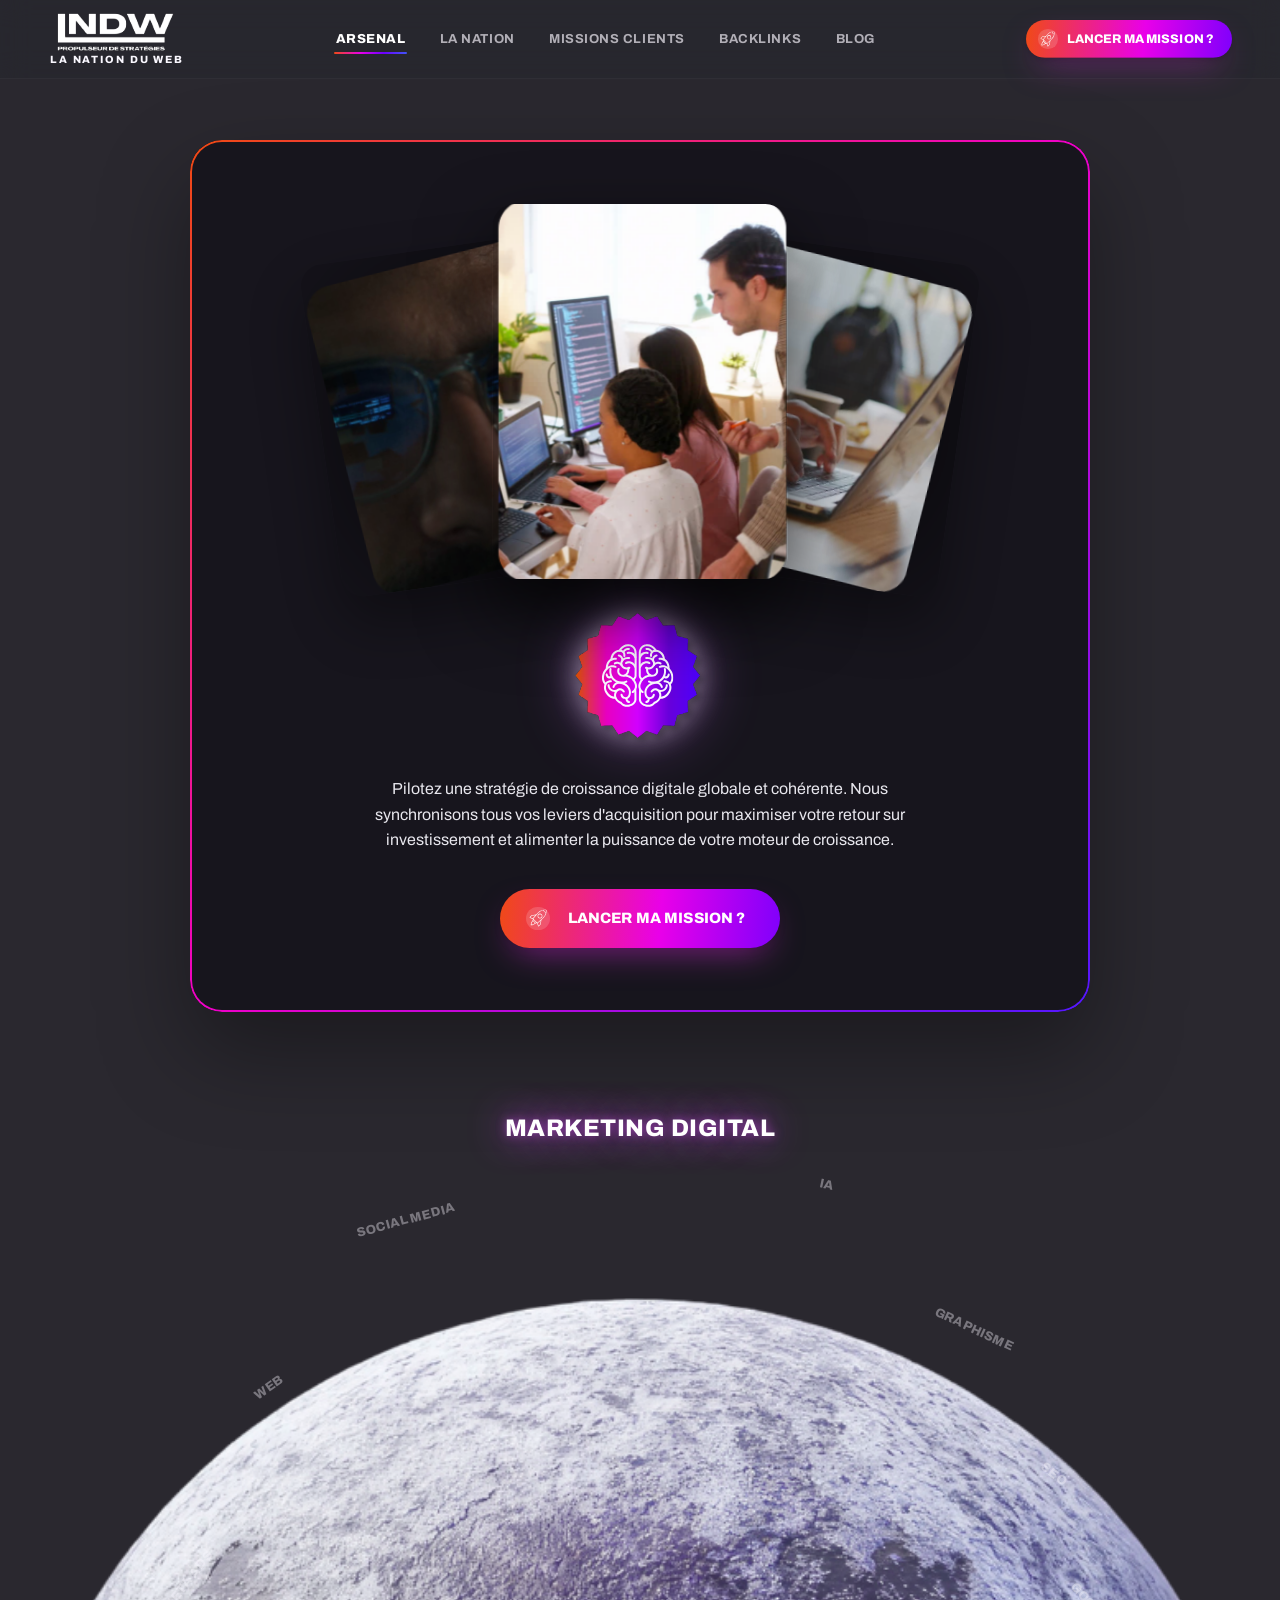
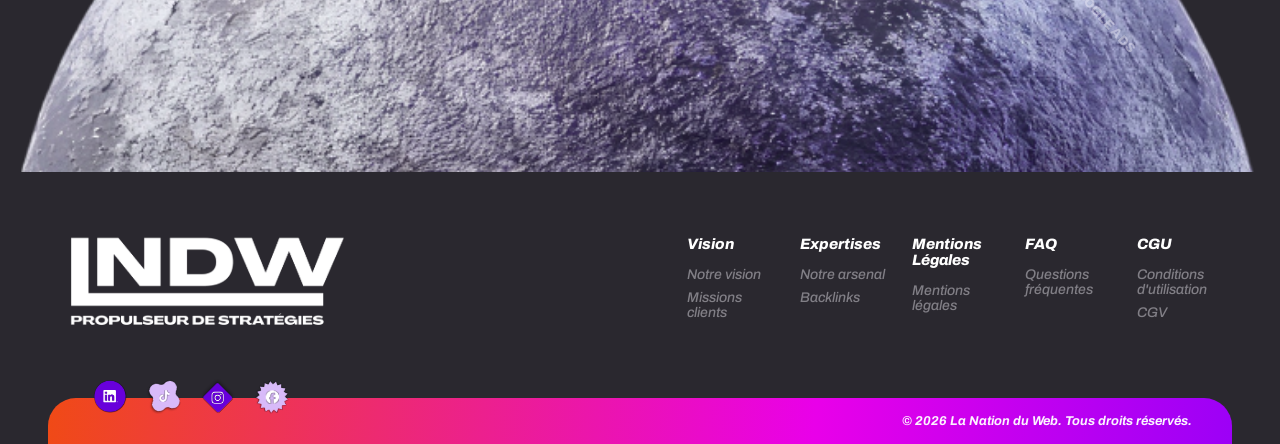
==== commit 91b0bd88: "amelioration fait" ====
--- a/arsenal.html
+++ b/arsenal.html
@@ -115,7 +115,6 @@
         <div class="footer-logo">
           <img src="assets/logos/lndw-logo-white.svg" alt="LNDW — La Nation du Web">
         </div>
-        <p class="footer-base">propulseur de stratégies.</p>
       </div>
 
       <div class="footer-cols">
--- a/css/base.css
+++ b/css/base.css
@@ -184,30 +184,30 @@
 .vision-path{position:absolute;right:-6%;top:-4%;width:70%;opacity:0;pointer-events:none}
 
 /* ============================ FOOTER ============================ */
-.footer{padding:96px 0 0;overflow:hidden}
-.footer-top{display:grid;grid-template-columns:1.1fr 1fr;gap:50px;align-items:start;
-  padding-bottom:70px}
-.footer-logo img{width:min(560px,46vw);max-width:100%}
+.footer{padding:64px 0 0;overflow:hidden}
+.footer-top{display:grid;grid-template-columns:1.1fr 1fr;gap:40px;align-items:start;
+  padding-bottom:44px}
+.footer-logo img{width:min(300px,30vw);max-width:100%}
 .footer-base{font-family:var(--font-display);font-style:italic;font-weight:600;
-  text-transform:none;font-size:clamp(18px,1.7vw,26px);color:var(--cream);
+  text-transform:none;font-size:clamp(15px,1.4vw,20px);color:var(--cream);
   margin-top:6px;margin-left:6px}
-.footer-cols{display:grid;grid-template-columns:repeat(5,1fr);gap:20px}
+.footer-cols{display:grid;grid-template-columns:repeat(5,1fr);gap:18px}
 .footer-col h4{font-family:var(--font-display);font-weight:800;font-style:italic;
-  font-size:16px;margin-bottom:14px;color:#fff}
+  font-size:15px;margin-bottom:11px;color:#fff}
 .footer-col a{display:block;color:var(--muted-2);font-style:italic;font-weight:500;
-  font-size:15px;padding:5px 0;transition:color .3s var(--ease),transform .3s var(--ease)}
+  font-size:14px;padding:4px 0;transition:color .3s var(--ease),transform .3s var(--ease)}
 .footer-col a:hover{color:var(--cream);transform:translateX(4px)}
 /* Wrapper qui contient les icônes sociales + la barre, pour permettre le chevauchement */
 .footer-bar-section{position:relative}
 .footer-socials{
-  display:flex;gap:12px;align-items:center;
-  padding-left:44px;
+  display:flex;gap:10px;align-items:center;
+  padding-left:40px;
   position:relative;z-index:5;
-  margin-bottom:-22px; /* chevauche la barre de la moitié de la hauteur des icônes */
+  margin-bottom:-16px; /* chevauche légèrement la barre */
 }
 .footer-bar{
   position:relative;background:var(--grad);background-size:180% 100%;
-  border-radius:34px 34px 0 0;padding:26px 44px;display:flex;align-items:center;
+  border-radius:28px 28px 0 0;padding:16px 40px;display:flex;align-items:center;
   justify-content:flex-end;gap:20px;animation:bar-drift 14s var(--ease-soft) infinite;
 }
 .soc{
@@ -228,9 +228,10 @@
 .fsoc{
   display:block;width:44px;height:44px;flex-shrink:0;
   background-repeat:no-repeat;
+  transform:scale(.8);transform-origin:center bottom; /* icônes plus petites, sprite intact */
   transition:transform .35s var(--ease),opacity .35s;
 }
-.fsoc:hover{transform:translateY(-4px) scale(1.09);opacity:.85}
+.fsoc:hover{transform:translateY(-4px) scale(.88);opacity:.85}
 /* LinkedIn  bbox(630,268)→(756,393) 126×125 → 40px */
 .fsoc--li{
   background-image:url('../assets/icons/socials/icon-linkedin.svg');
